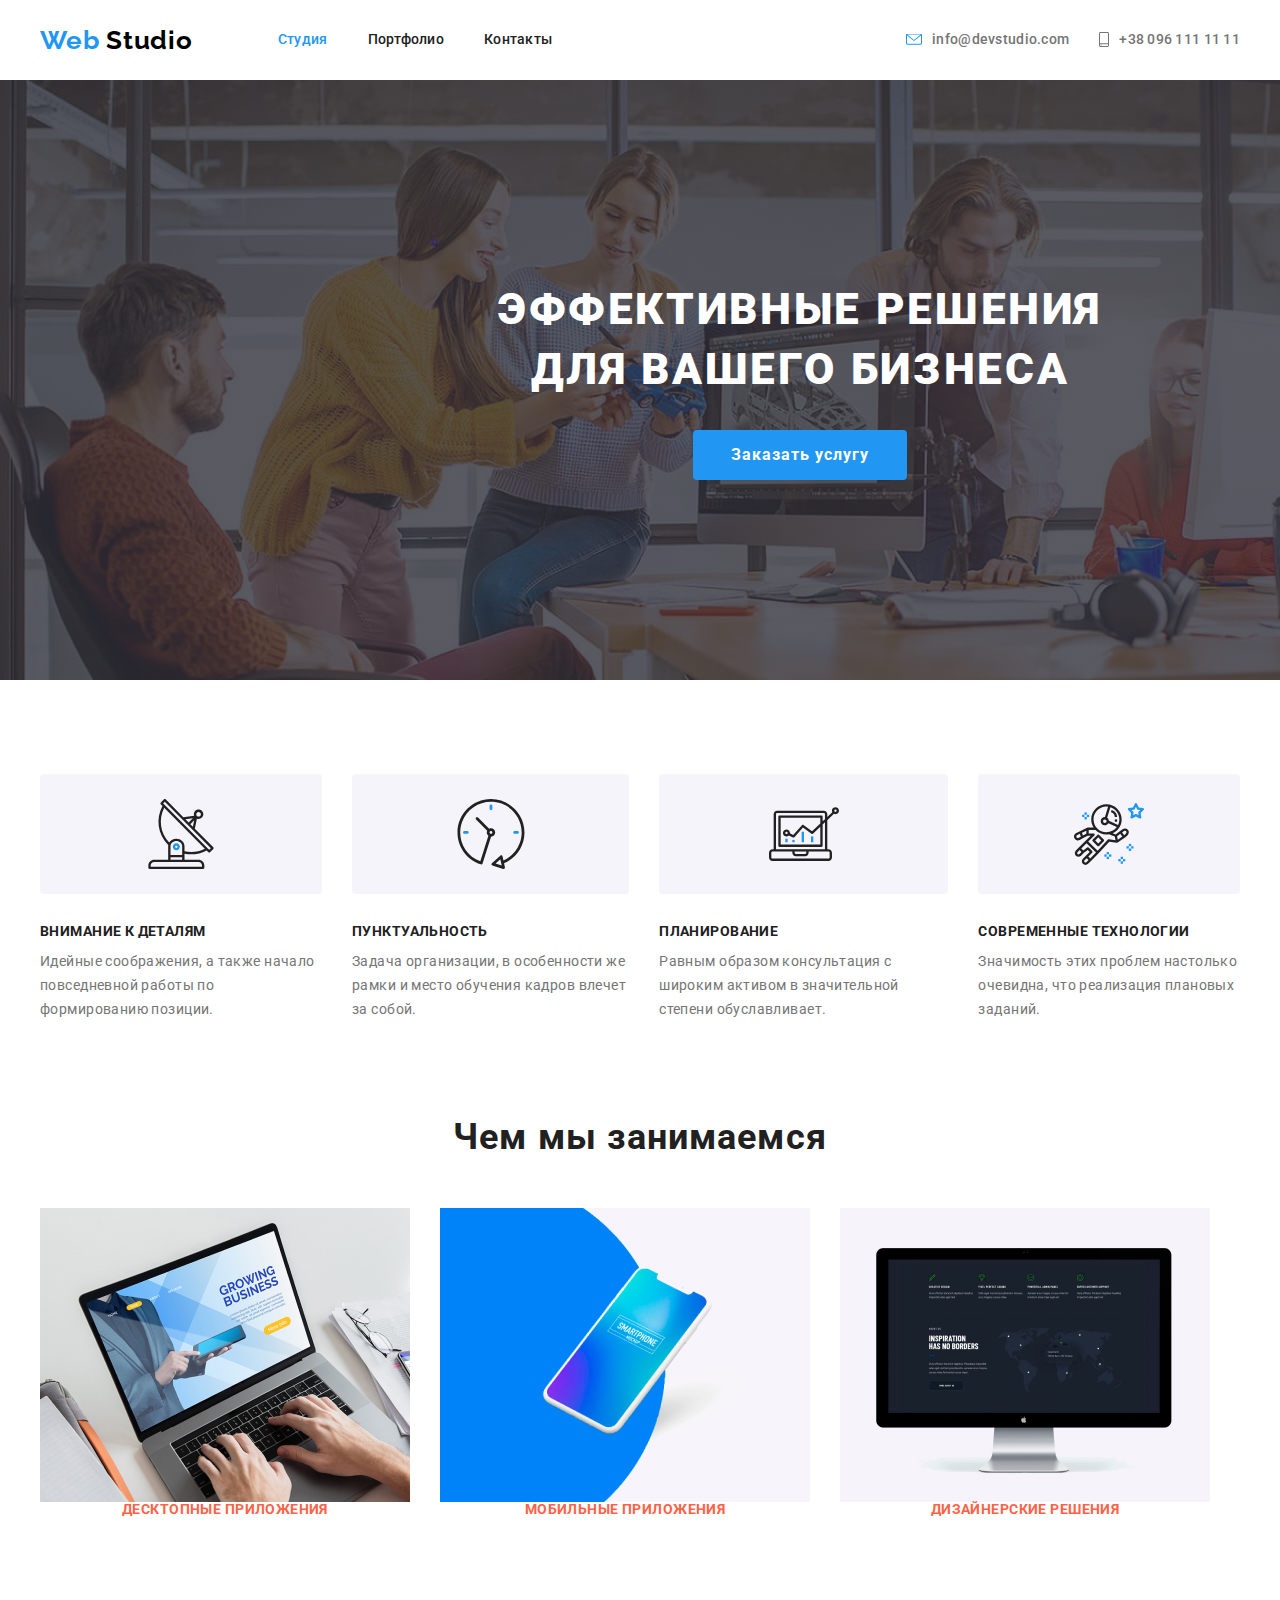
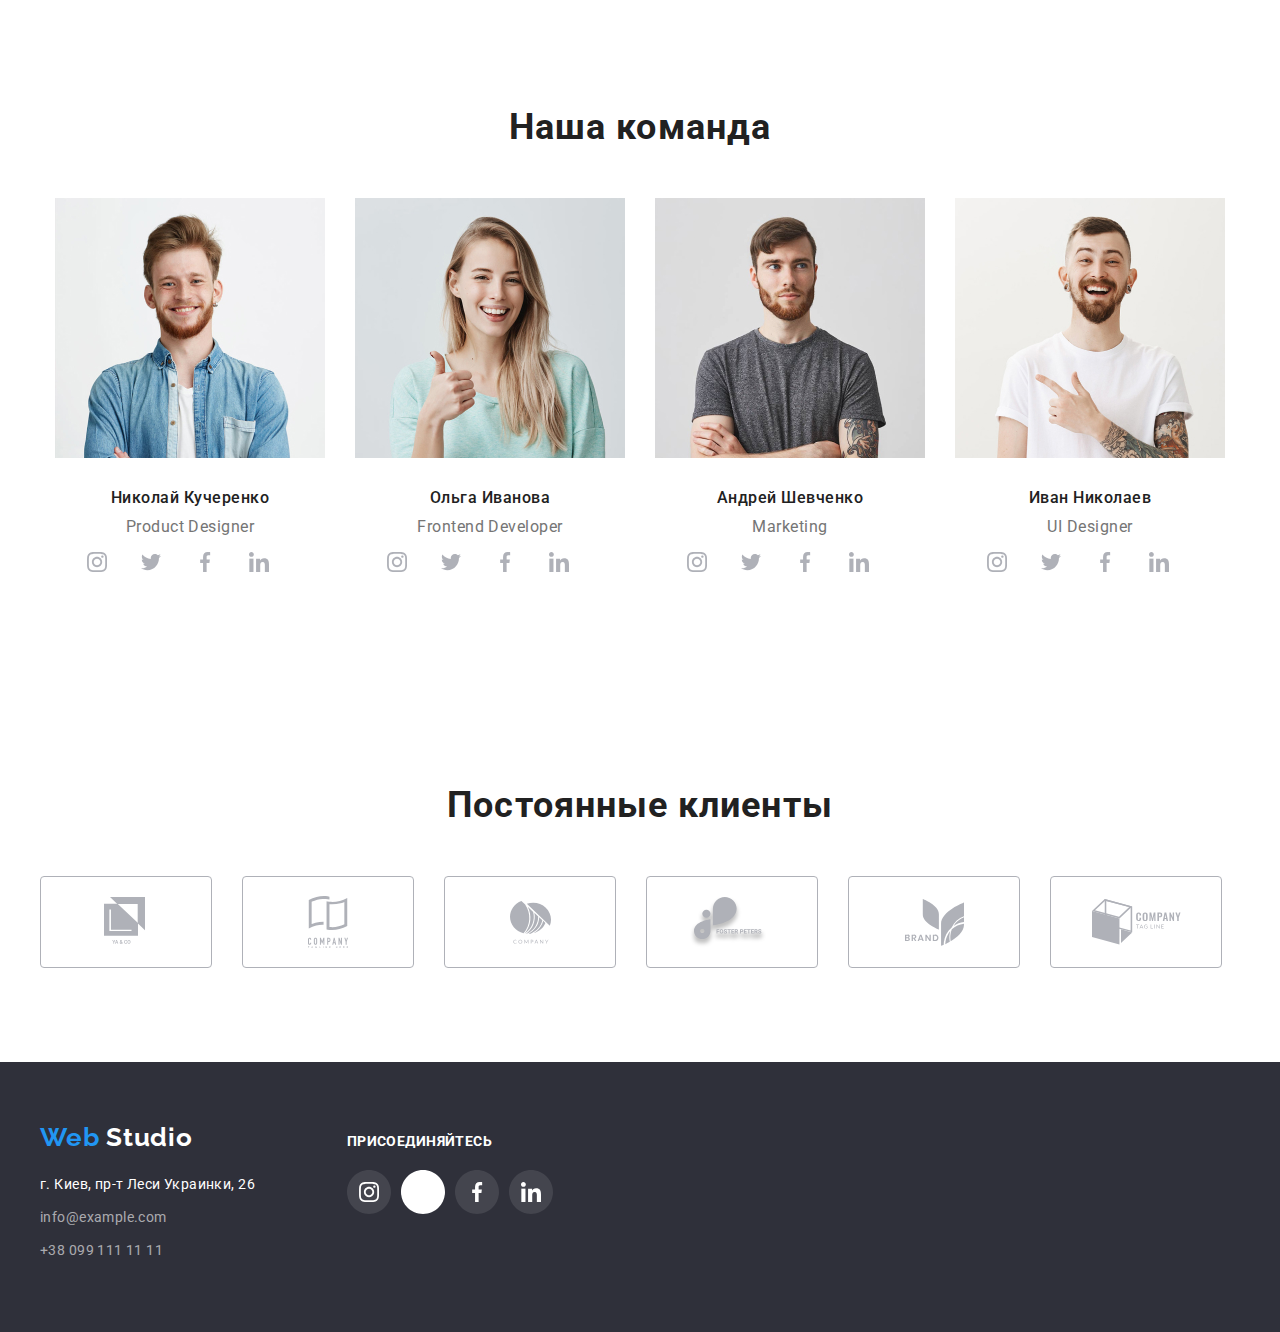
==== index.html @ ea03ab6f "Добавляет 2 иконки через бефор в Хедер" ====
<!DOCTYPE html>
<html lang="ru">
<head>
    <meta charset="UTF-8">
    <meta name="viewport" content="width=device-width, initial-scale=1.0">
    <link href="https://fonts.googleapis.com/css2?family=Raleway:wght@700&family=Roboto:wght@400;500;700;900&display=swap" rel="stylesheet">
    <link rel="stylesheet" href="./css/normalize.css">
    <link rel="stylesheet" href="./css/styles.css">
    <title>Студия</title>
</head>
<body>
    
<header class="header">
    <div class="container">
    <!--Шапка-->
<nav class="navigation">
    <a class="logo link" href="./index.html" lang="en"><span class="accent-logo-text">Web</span> Studio</a>
    <ul class="navigation-list list">
    <li class="navigation-list-item"><a class="navigation-list-link active link" href="">Студия</a></li>
    <li class="navigation-list-item"><a class="navigation-list-link link" href="./portfolio.html">Портфолио</a></li>
    <li class="navigation-list-item"><a class="navigation-list-link link" href="">Контакты</a></li>
    </ul>
</nav>

    <ul class="contacts-list list">
    <li class="contacts-list-item">
    <!-- <img class="contacts-mail-icon" src="./images/svg/header/envelope.svg" alt="Значок конверта" /> -->
    <a class="contacts-mail-link link" href="mailto:info@devstudio.com"><address class="address">info@devstudio.com</address></a>
    </li>
    <li class="contacts-list-item">
    <!-- <img class="contacts-phone-icon" src="./images/svg/header/smartphone.svg" alt="Значок телефона" /> -->
    <a class="contacts-phone-link link" href="tel:+380961111111"><address class="address">+38 096 111 11 11</address></a>
    </li>
    </ul>
</div>
</header>

<main>

<!-- Герой-->
<section class="hero overlay">
    <div class="container">
    <h1 class="hero-title">Эффективные решения <br>для вашего бизнеса</h1>
    <button class="modal-button"><span class="button-text">Заказать услугу</span></button>
</div>
</section>

<!--О нас - скрытый заголовок-->
<section class="about-us container">
    <h2 class="subtitle" hidden>О нас</h2>
    <ul class="about-us-list list">
        <li class="about-us-list-item icon-antenna">
        <h3 class="about-us-list-item-title">Внимание к деталям</h3>
    <p class="description">Идейные соображения, а также начало повседневной работы по формированию позиции.</p>
        </li>
        <li class="about-us-list-item icon-clock">
    <h3 class="about-us-list-item-title">Пунктуальность</h3>
    <p class="description">Задача организации, в особенности же рамки и место обучения кадров влечет за собой.</p>
        </li>
        <li class="about-us-list-item icon-diagramm">
    <h3 class="about-us-list-item-title">Планирование</h3>
    <p class="description">Равным образом консультация с широким активом в значительной степени обуславливает.</p>
        </li>
        <li class="about-us-list-item icon-astronaut">
    <h3 class="about-us-list-item-title">Современные технологии</h3>
    <p class="description">Значимость этих проблем настолько очевидна, что реализация плановых заданий.</p>
        </li>
    </ul>

</section>

<!--Чем мы занимаемся-->
<section class="services">
    <h2 class="subtitle">Чем мы занимаемся</h2>
    <ul class="services-list list container">
    <li class="services-list-item">
<img class="services-list-item-img" src="./images/jpg/main/img.jpg" alt="Работа на ноутбуке" width="370" >
<p class="services-list-item-title">Десктопные приложения</p>
    </li>
    <li class="services-list-item">
<img class="services-list-item-img" src="./images/jpg/main/box.jpg" alt="Мобильный телефон" width="370" >
<p class="services-list-item-title">Мобильные приложения</p>
    </li>
    <li class="services-list-item">
<img class="services-list-item-img" src="./images/jpg/main/box3.jpg" alt="Большой монитор" width="370" >
<p class="services-list-item-title">Дизайнерские решения</p>
    </li>
    </ul>
</section>

<!--Наша команда-->
<section class="our-team">
    <h2 class="subtitle">Наша команда</h2>
    <ul class="our-team-list list container">
    <li class="our-team-list-item">
        <img class="our-team-list-item-img" src="./images/jpg/main/team-card-1.jpg" alt="Аватар Николая Кучеренко" width="270">
        <h3 class="our-team-member">Николай Кучеренко</h3>
        <p class="our-team-member-position" lang="en">Product Designer</p>
        <ul class="social-links list">
    <li class="social-links-item">
        <a class="social-links-item-link link" href="" aria-label="иконка инстаграма">
            <img src="./images/svg/main/instagram_2.svg" alt="Иконка инстаграма">
        </a>
    </li>
    <li class="social-links-item">
        <a class="social-links-item-link link" href="" aria-label="иконка твиттера">
            <img src="./images/svg/main/twitter_1.svg" alt="Иконка твиттера">
        </a>
    </li>
    <li class="social-links-item">
        <a class="social-links-item-link link" href="" aria-label="иконка фейсбука">
            <img src="./images/svg/main/facebook_1.svg" alt="Иконка фейсбука">
        </a>
    </li>
    <li class="social-links-item">
        <a class="social-links-item-link link" href="" aria-label="иконка ликедина">
            <img src="./images/svg/main/linkedin_1.svg" alt="Иконка линкедина">
        </a>
    </li>
        </ul>
    </li>
    <li class="our-team-list-item">
        <img class="our-team-list-item-img" src="./images/jpg/main/team-card-2.jpg" alt="Аватар Ольги Ивановой" width="270">
        <h3 class="our-team-member">Ольга Иванова</h3>
        <p class="our-team-member-position" lang="en">Frontend Developer</p>
        <ul class="social-links list">
            <li class="social-links-item">
                <a class="social-links-item-link link" href="" aria-label="иконка инстаграма">
                    <img src="./images/svg/main/instagram_2.svg" alt="Иконка инстаграма">
                </a>
            </li>
            <li class="social-links-item">
                <a class="social-links-item-link link" href="" aria-label="иконка твиттера">
                    <img src="./images/svg/main/twitter_1.svg" alt="Иконка твиттера">
                </a>
            </li>
            <li class="social-links-item">
                <a class="social-links-item-link link" href="" aria-label="иконка фейсбука">
                    <img src="./images/svg/main/facebook_1.svg" alt="Иконка фейсбука">
                </a>
            </li>
            <li class="social-links-item">
                <a class="social-links-item-link link" href="" aria-label="иконка ликедина">
                    <img src="./images/svg/main/linkedin_1.svg" alt="Иконка линкедина">
                </a>
            </li>
                </ul>
</li>
    <li class="our-team-list-item">
        <img class="our-team-list-item-img" src="./images/jpg/main/team-card-3.jpg" alt="Аватар Андрея Шевченко" width="270">
        <h3 class="our-team-member">Андрей Шевченко</h3>
        <p class="our-team-member-position" lang="en">Marketing</p>
        <ul class="social-links list">
            <li class="social-links-item">
                <a class="social-links-item-link link" href="" aria-label="иконка инстаграма">
                    <img src="./images/svg/main/instagram_2.svg" alt="Иконка инстаграма">
                </a>
            </li>
            <li class="social-links-item">
                <a class="social-links-item-link link" href="" aria-label="иконка твиттера">
                    <img src="./images/svg/main/twitter_1.svg" alt="Иконка твиттера">
                </a>
            </li>
            <li class="social-links-item">
                <a class="social-links-item-link link" href="" aria-label="иконка фейсбука">
                    <img src="./images/svg/main/facebook_1.svg" alt="Иконка фейсбука">
                </a>
            </li>
            <li class="social-links-item">
                <a class="social-links-item-link link" href="" aria-label="иконка ликедина">
                    <img src="./images/svg/main/linkedin_1.svg" alt="Иконка линкедина">
                </a>
            </li>
                </ul>
    </li>
    <li class="our-team-list-item">
        <img class="our-team-list-item-img" src="./images/jpg/main/team-card-4.jpg" alt="Аватар Ивана Николаева" width="270">
        <h3 class="our-team-member">Иван Николаев</h3>
        <p class="our-team-member-position" lang="en">UI Designer</p>
        <ul class="social-links list">
            <li class="social-links-item">
                <a class="social-links-item-link link" href="" aria-label="иконка инстаграма">
                    <img src="./images/svg/main/instagram_2.svg" alt="Иконка инстаграма">
                </a>
            </li>
            <li class="social-links-item">
                <a class="social-links-item-link link" href="" aria-label="иконка твиттера">
                    <img src="./images/svg/main/twitter_1.svg" alt="Иконка твиттера">
                </a>
            </li>
            <li class="social-links-item">
                <a class="social-links-item-link link" href="" aria-label="иконка фейсбука">
                    <img src="./images/svg/main/facebook_1.svg" alt="Иконка фейсбука">
                </a>
            </li>
            <li class="social-links-item">
                <a class="social-links-item-link link" href="" aria-label="иконка ликедина">
                    <img src="./images/svg/main/linkedin_1.svg" alt="Иконка линкедина">
                </a>
            </li>
                </ul>
    </li>
    </ul>
</section>

<!--Постоянные клиенты-->
<section class="constant-clients">
    <h2 class="subtitle">Постоянные клиенты</h2>
    <ul class="constant-clients-list list container">
<li class="constant-clients-list-item">
    <a class="constant-clients-list-item-icon link" href="" aria-label="Логотип компании клиента 1">
    <img class="constant-clients-list-item-img" src="./images/svg/main/logo1.svg" alt="Логотип компании клиента 1"></a>
</li>

<li class="constant-clients-list-item">
    <a class="constant-clients-list-item-icon link" href="" aria-label="Логотип компании клиента 2">
    <img class="constant-clients-list-item-img" src="./images/svg/main/logo2.svg" alt="Логотип компании клиента 2"></a>
</li>

<li class="constant-clients-list-item">
    <a class="constant-clients-list-item-icon link" href="" aria-label="Логотип компании клиента 3">
    <img class="constant-clients-list-item-img" src="./images/svg/main/logo3.svg" alt="Логотип компании клиента 3"></a>
</li>

<li class="constant-clients-list-item">
    <a class="constant-clients-list-item-icon link" href="" aria-label="Логотип компании клиента 4">
    <img class="constant-clients-list-item-img" src="./images/svg/main/logo4.svg" alt="Логотип компании клиента 4"></a>
</li>

<li class="constant-clients-list-item">
    <a class="constant-clients-list-item-icon link" href="" aria-label="Логотип компании клиента 5">
    <img class="constant-clients-list-item-img" src="./images/svg/main/logo5.svg" alt="Логотип компании клиента 5"></a>
</li>

<li class="constant-clients-list-item">
    <a class="constant-clients-list-item-icon link" href="" aria-label="Логотип компании клиента 6">
    <img class="constant-clients-list-item-img" src="./images/svg/main/logo6.svg" alt="Логотип компании клиента 6"></a>
</li>
    </ul>
</section>

</main>

<footer class="footer-container">
<div class="container">
    <!--Часть через див с лого и адресами-->
<div class="footer-info">
<a class="logo link" href="./index.html" lang="en"><span class="accent-logo-text">Web</span> Studio</a>

<ul class="footer-contacts-list list">
<li class="footer-contacts-list-item"><address class="text-address">г. Киев, пр-т Леси Украинки, 26</address></li>
<li class="footer-contacts-list-item">
    <a class="footer-contacts-list-mail-link link" href="mailto:info@example.com"><address class="address">info@example.com</address></a>
    </li>

<li class="footer-contacts-list-item"><a class="footer-contacts-list-phone-link link" href="tel:+380991111111"><address class="address">+38 099 111 11 11</address></a>
</li>
</ul>
</div> 

<!--Часть с призывом и иконками соц сетей-->
<div class="footer-social-links">
<b class="social-list-item-title">присоединяйтесь</b>
<ul class="social-links-list list">
<li class="social-links-item">
<a class="social-links-item-link link" href="" aria-label="иконка инстаграма">
    <img class="social-links-item-icon" src="./images/svg/footer/insta-icon.svg" alt="Иконка инстаграма"></a>
</li>
<li class="social-links-item">
<a class="social-links-item-link link" href="" aria-label="иконка твиттера">
    <img class="social-links-item-icon" src="./images/svg/footer/twitter-icon.svg" alt="Иконка твиттера"></a>
</li>
<li class="social-links-item">
<a class="social-links-item-link link" href="" aria-label="иконка фейсбука">
    <img class="social-links-item-icon" src="./images/svg/footer/facebook-icon.svg" alt="Иконка фейсбука"></a>
</li>
<li class="social-links-item">
<a class="social-links-item-link link" href="" aria-label="иконка ликедина">
    <img class="social-links-item-icon" src="./images/svg/footer/linkedin-icon.svg" alt="Иконка линкедина"></a>
</li>
</ul>
</div>
</div>     
</footer>
    
</body>
</html>
---- css/styles.css ----
:root {
--main-font: "Roboto", sans-serif;
--secondary-font: "Raleway", sans-serif;
--title-text-color:  #212121;
--title-dark-theme-color: #FFFFFF;
--primary-text-color: #757575;
--accent-color:  #2196F3;
--background-color: #FFFFFF;
--modal-button-color: #FFFFFF;
}

body    {
    color: var(--primary-text-color);
    second-color: var(--title-text-color);
    accent-color: var(--accent-color);
    background-color: var(--background-color);
    font-family: var(--main-font);
    font-size: 14px;
}

.link {
    text-decoration: none;
    display: block;
    margin: 0;
}

.list {
    list-style: none;
    margin: 0;
    padding: 0;

}

.container {
    width: 1200px;
    padding-left: 15px;
    padding-right: 15px;
    margin-left: auto;
    margin-right: auto;
}

h1, h2, h3 {
    margin: 0;
}

img {
    display: block;
    max-width: 100%;
    height: auto;
}

p {
    margin: 0;
}
/* Header*/
.logo {
    font-family: var(--secondary-font);
    font-weight:700;
    font-size: 26px;
    line-height: 1.19;
    letter-spacing: 0.03em;
    color: #000000;
    margin-right: 85px;
    }

.accent-logo-text {
    color: var(--accent-color);
}


/* Header */
.header .container {
    display:flex;
    justify-content: space-between;
}

.navigation {
    display: flex;
    align-items: center;
}

.navigation-list {
display: flex;
}

.navigation-list-link {
font-weight: 500;
line-height: 1.14;
letter-spacing: 0.02em;
color: var(--title-text-color);
padding-top: 32px;
padding-bottom: 32px;
}

.navigation-list-link:hover, 
.navigation-list-link:focus,
.contacts-mail-link:hover,
.contacts-mail-link:focus,
.contacts-phone-link:hover,
.contacts-phone-link:focus
.contacts-phone-icon:hover,
.contacts-phone-icon:focus {
    color: var(--accent-color);
}
.active {
color: var(--accent-color);
}

.navigation-list-item:not(:last-child) {
margin-right: 40px;
}

.contacts-list {
display:flex;
align-items: center;
}

.contacts-list-item {
display: flex;
}

.contacts-list-item:not(:last-child) {
margin-right: 30px;
}

.contacts-mail-link::before {
    display: inline-block;
    content: '';
    height: 11px;
    width: 16px;
    background-image: url(../images/svg/header/envelope.svg);
    background-repeat: no-repeat;
    background-size: inherit;
    background-position: center;
    margin-right: 10px;
}

.contacts-phone-link::before {
    display: inline-block;
    content: '';
    height: 15px;
    width: 10px;
    background-image: url(../images/svg/header/smartphone.svg);
    background-repeat: no-repeat;
    background-size: inherit;
    background-position: center;
    margin-right: 10px;
}


.contacts-mail-link,
.contacts-phone-link {
    display: flex;
    align-items: center;
}

.address {
font-style: normal;
text-decoration: none;
}

.contacts-mail-icon,
.contacts-phone-icon {
    margin-right: 10px;
}

.contacts-mail-link,
.contacts-phone-link  {
font-weight: 500;
line-height: 1.14;
letter-spacing: 0.02em;
color: var(--primary-text-color);
}

/* Hero */
.hero {
text-align: center;
}

.overlay {
    max-width: 1600px;
    height: 600px;
    margin-left: auto;
    margin-right: auto;
    background-image: linear-gradient(
        rgba(47, 48, 58, 0.8),
        rgba(47, 48, 58, 0.8)
    ),
    url("../images/jpg/main/header-img.jpg");
    background-color: rgb(47, 48, 58);
}

.hero .container {
padding-left: 452px;
padding-right: 452px;
padding-top: 200px;
padding-bottom: 200px;
width: 696px;
height: 200px;
}

.hero-title {
font-weight: 900;
font-size: 44px;
line-height: 1.36;
letter-spacing: 0.06em;
text-align: center;
text-transform: uppercase;
color: var(--background-color);
margin-bottom: 30px;
}

.modal-button {
    background-color: var(--accent-color);
    color: var(--background-color);
    display:block;
    margin: auto;
    border: 0px;
    border-radius: 4px;
    height: 50px;
    cursor: pointer;
}

.button-text {
font-weight: 700;
font-size: 16px;
line-height: 1.87;
text-align: center;
letter-spacing: 0.06em;
color: var(--background-color);
padding-left: 32px;
padding-right: 32px;
}

/* About us */
.about-us {
    padding-top: 94px;
}

.about-us-list {
display: flex;
}

.about-us-list-item:not(:last-child) {
    margin-right: 30px;
}

.about-us-list-item::before {
    display: block;
    content: '';
    height: 120px;
    background: #F5F4FA;
    border-radius: 4px;
    background-repeat: no-repeat;
    background-size: inherit;
    background-position: center;
    margin-bottom: 30px;
}

.icon-antenna::before {
    background-image: url(../images/svg/main/antenna_1.svg);
}

.icon-clock::before{
background-image: url(../images/svg/main/clock_1.svg);
}

.icon-diagramm::before {
    background-image: url(../images/svg/main/diagram_1.svg);
}

.icon-astronaut::before{
    background-image: url(../images/svg/main/astronaut_1.svg);
}

.about-us-list-item-title {
font-weight: 700;
font-size: 14px;
line-height: 1.14;
letter-spacing: 0.03em;
text-transform: uppercase;
color: var(--title-text-color);
margin-bottom: 10px;
}

.description {
font-weight: 400;
line-height: 1.71;
letter-spacing: 0.03em;
margin: 0;
}

/* Services */
.services {
    padding-top: 94px;
    padding-bottom: 94px;
    margin-bottom: 0px;
}

.services .container {
display:flex;
}

.services-list-item:not(:last-child) {
    margin-right: 30px;
}

.services-list-item-title {
font-weight: 700;
line-height: 1.14;
letter-spacing: 0.03em;
text-transform: uppercase;
/* color: var(--background-color); */
color: tomato;
text-align: center;
}

.subtitle {
font-weight: 700;
font-size: 36px;
line-height: 1.17;
text-align: center;
letter-spacing: 0.03em;
color: var(--title-text-color);
margin-top: 0px;
margin-bottom: 50px;
}

/* Our team */
.our-team {
    padding-top: 94px;
    padding-bottom: 94px;
}

.our-team .container {
    display: flex;
    justify-content: center;
    margin-top: 0px;
    margin-bottom: 0px;
}

.our-team .subtitle {
    margin-top: 0px;
    margin-bottom: 50px;
}

.our-team-list-item:not(:last-child) {
    margin-right: 30px;
}

.our-team-list-item-img {
    margin-bottom: 30px;
}

.our-team-member {
font-weight: 500;
font-size: 16px;
line-height: 1.19;
text-align: center;
letter-spacing: 0.03em;
color: var(--title-text-color);
margin-bottom: 10px;
}

.our-team-member-position {
font-weight: 400;
font-size: 16px;
line-height: 1.19;
text-align: center;
letter-spacing: 0.03em;
color: var(--primary-text-color);
margin-bottom: 16px;
}

.social-links {
    display: flex;
    justify-content: center;
    padding-left: 32px;
    padding-right: 32px;
}

.social-links-item {
    width: 44px;
    height: 44px;
}
.social-links-item:not(:last-child) {
    margin-right: 10px;
}

/* Constant clients */
.constant-clients {
    padding-top: 94px;
    padding-bottom: 94px;
}

.constant-clients .subtitle {
    margin-bottom: 50px;
}

.constant-clients .container {
    display: flex;
}

.constant-clients-list-item:not(:last-child) {
    margin-right: 30px;
}

.constant-clients-list-item-icon {
    display: flex;
    width: 170px;
    height: 90px;
    border: 1px solid #AFB1B8;
    border-radius: 4px;
    justify-content: center;
    align-items: center;
}

/* Footer*/
.footer-container {
    padding-top: 60px;
    padding-bottom: 60px;
    background-color: #2F303A; 
}

.footer-container .container {
    display:flex;
    align-items: baseline;
    }

.footer-info {
    margin-right: 69px;
}
.footer-info .logo {
    margin-bottom: 20px;
    color: var(--background-color);
}

.footer-contacts-list {
    padding-left: 0px;
}

.footer-contacts-list-item,
.footer-contacts-list-mail-link {
    margin-bottom: 9px;
}

.footer-contacts-list-item {
font-weight: 400;
font-size: 14px;
line-height: 1.71;
letter-spacing: 0.03em;
color: var(--background-color); 
}

.text-address {
font-style: normal;
font-weight: 400;
line-height: 1.71;
letter-spacing: 0.03em;
color: var(--background-color);
}

.footer-info .address {
font-style: normal;
text-decoration: none;
color:  rgba(255, 255, 255, 0.6)
    }

/* Social links part*/
.footer-social-links .social-links-list {
    display: flex;
    text-align: left;
}
    
.social-list-item-title {
display: block;
font-weight: 700;
font-size: 14px;
line-height: 1.14;
letter-spacing: 0.03em;
text-transform: uppercase;
color: var(--background-color);
margin-bottom: 20px;
}

.footer-social-links
.social-links-item:not(:last-child) {
    margin-right: 10px;
}


/* Портфолио Main*/

.portfolio .container {
    display: flex;
    padding-top: 94px;
    padding-bottom: 50px;
    justify-content: center;
}

.portfolio-filter-list-item:not(:last-child) {
    margin-right: 8px;
}

/* Список фильтров */
.portfolio-filter-list-button {
font-weight: 500;
font-size: 16px;
line-height: 1.62;
text-align: center;
letter-spacing: 0.03em;
color: var(--title-text-color);
background-color: #F5F4FA;
border-color: transparent;
border-radius: 4px;
padding-left: 22px;
padding-bottom: 6px;
padding-right: 22px;
padding-top: 6px;
}

.portfolio-filter-list-button:hover,
.portfolio-filter-list-button:focus {
color: var(--background-color);
background-color: var(--accent-color);
border-color: transparent;
}

/* Проекты */
.portfolio-container .container {
    display:flex;
    flex-wrap: wrap;
    justify-content: flex-start;
    padding-top: 0px;
    padding-bottom: 94px;
}

.portfolio-projects-list-item {
    margin-left: 0px;
    margin-right: 30px;
    margin-bottom: 30px;
    width: 370px;
    background: #FFFFFF;
    border: 1px solid #EEEEEE;
    box-sizing: border-box;

}

.portfolio-projects-list-item:nth-child(3n) {
    margin-right: 0px;
}

.portfolio-projects-list-item:nth-last-child(-n+3){
    margin-bottom: 0px;
}

.portfolio-projects-list-item-img {
    align-items: center;
    width: 370px;
    margin-bottom: 20px;
    
}

.portfolio-projects-list-item-title {
font-weight: 700;
font-size: 18px;
line-height: 2.0;
letter-spacing: 0.06em;
color: var(--title-text-color);
margin-bottom: 4px;
padding-left: 24px;
}

.portfolio-projects-list-item-text {
font-weight: 400;
font-size: 16px;
line-height: 1.87;
letter-spacing: 0.03em;
color: var(--primary-text-color);
padding-left: 24px;
padding-bottom: 24px;
}

.portfolio-projects-description {
font-weight: 400;
font-size: 18px;
line-height: 1.56;
letter-spacing: 0.03em;
color: var(--background-color);
}
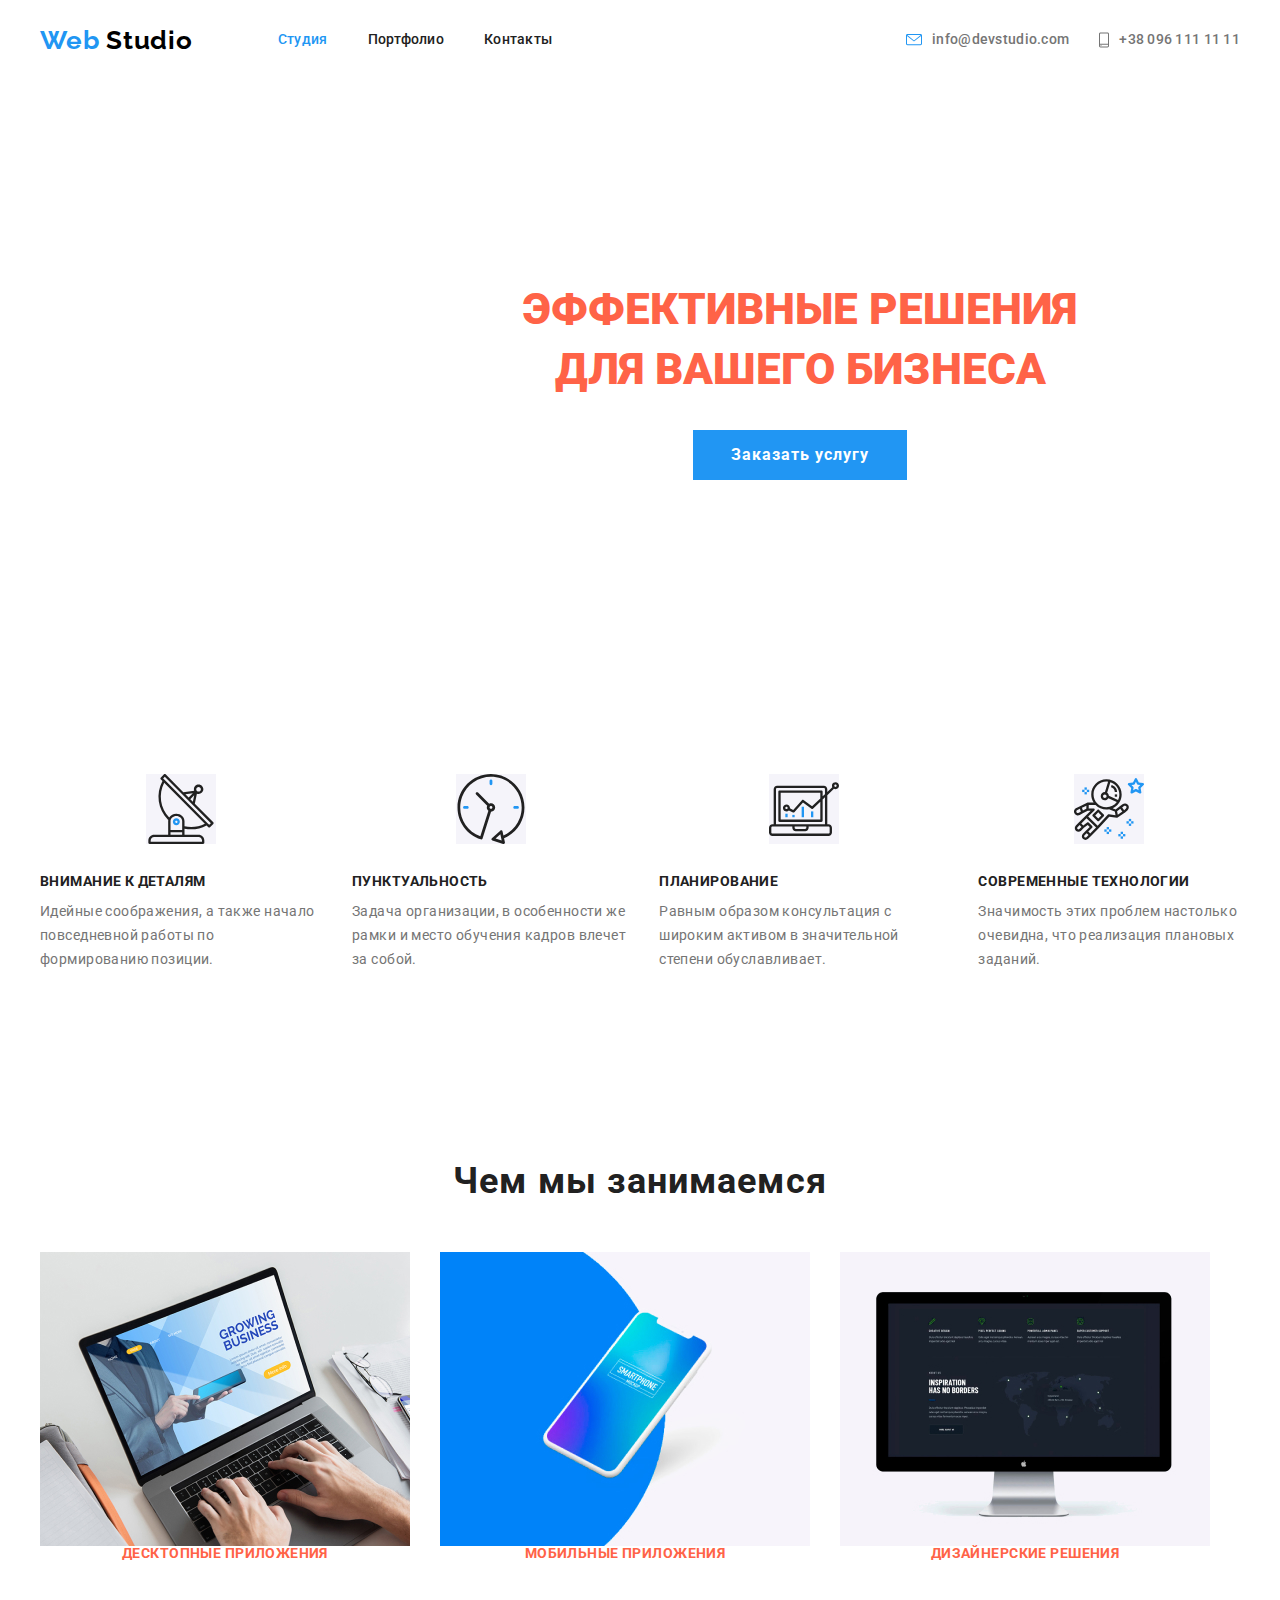
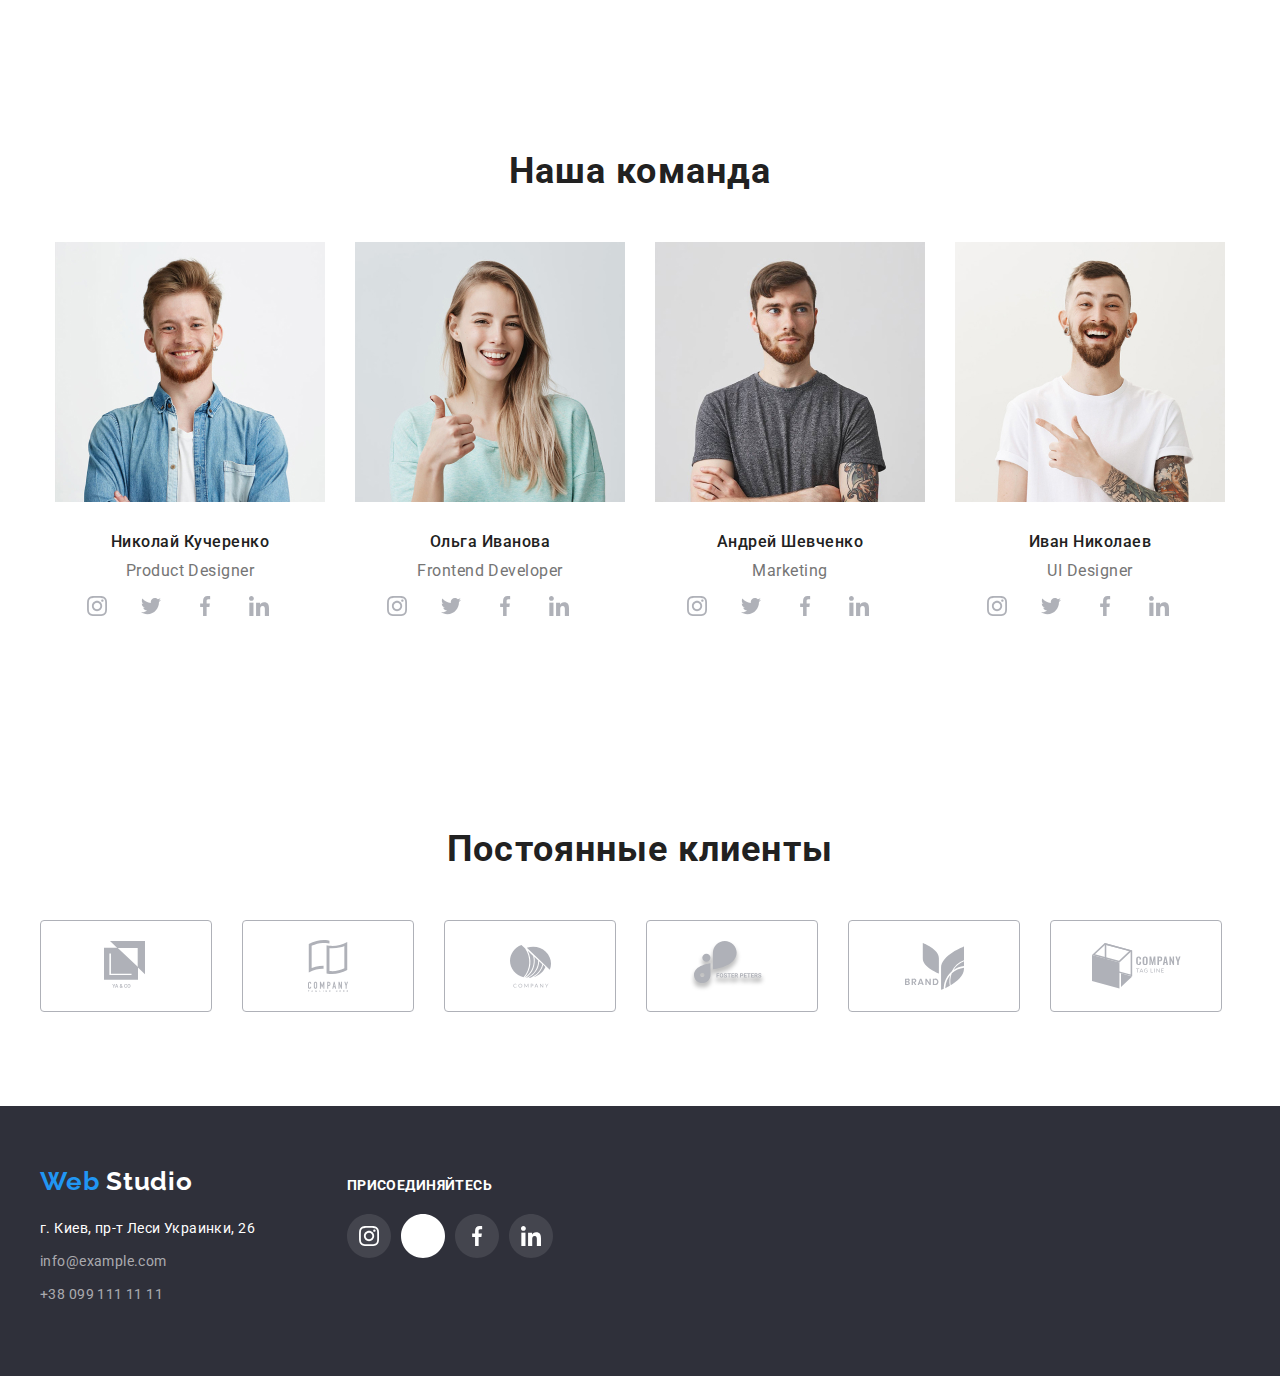
==== commit 2efa454d: "Поправляет слетевший код в секции Клиенты и футер после внесения иконок и картинки Героя" ====
--- a/index.html
+++ b/index.html
@@ -24,13 +24,13 @@
 
     <ul class="contacts-list list">
     <li class="contacts-list-item">
-    <!-- <img class="contacts-mail-icon" src="./images/svg/header/envelope.svg" alt="Значок конверта" /> -->
+    <img class="contacts-mail-icon" src="./images/svg/header/envelope.svg" alt="Значок конверта" />
     <a class="contacts-mail-link link" href="mailto:info@devstudio.com"><address class="address">info@devstudio.com</address></a>
     </li>
     <li class="contacts-list-item">
-    <!-- <img class="contacts-phone-icon" src="./images/svg/header/smartphone.svg" alt="Значок телефона" /> -->
-    <a class="contacts-phone-link link" href="tel:+380961111111"><address class="address">+38 096 111 11 11</address></a>
-    </li>
+    <img class="contacts-phone-icon" src="./images/svg/header/smartphone.svg" alt="Значок телефона" />
+        <a class="contacts-phone-link link" href="tel:+380961111111"><address class="address">+38 096 111 11 11</address></a>
+        </li>
     </ul>
 </div>
 </header>
@@ -38,7 +38,7 @@
 <main>
 
 <!-- Герой-->
-<section class="hero overlay">
+<section class="hero">
     <div class="container">
     <h1 class="hero-title">Эффективные решения <br>для вашего бизнеса</h1>
     <button class="modal-button"><span class="button-text">Заказать услугу</span></button>
@@ -49,19 +49,23 @@
 <section class="about-us container">
     <h2 class="subtitle" hidden>О нас</h2>
     <ul class="about-us-list list">
-        <li class="about-us-list-item icon-antenna">
-        <h3 class="about-us-list-item-title">Внимание к деталям</h3>
+        <li class="about-us-list-item">
+    <img class="about-us-list-item-icon" src="./images/svg/main/antenna_1.svg" alt="Значок антенны" >
+    <h3 class="about-us-list-item-title">Внимание к деталям</h3>
     <p class="description">Идейные соображения, а также начало повседневной работы по формированию позиции.</p>
         </li>
-        <li class="about-us-list-item icon-clock">
+        <li class="about-us-list-item">
+    <img class="about-us-list-item-icon" src="./images/svg/main/clock_1.svg" alt="Значок часов" >
     <h3 class="about-us-list-item-title">Пунктуальность</h3>
     <p class="description">Задача организации, в особенности же рамки и место обучения кадров влечет за собой.</p>
         </li>
-        <li class="about-us-list-item icon-diagramm">
+        <li class="about-us-list-item">
+    <img class="about-us-list-item-icon" src="./images/svg/main/diagram_1.svg" alt="Значок диаграммы" >
     <h3 class="about-us-list-item-title">Планирование</h3>
     <p class="description">Равным образом консультация с широким активом в значительной степени обуславливает.</p>
         </li>
-        <li class="about-us-list-item icon-astronaut">
+        <li class="about-us-list-item">
+    <img class="about-us-list-item-icon" src="./images/svg/main/astronaut_1.svg" alt="Значок астронавта" >
     <h3 class="about-us-list-item-title">Современные технологии</h3>
     <p class="description">Значимость этих проблем настолько очевидна, что реализация плановых заданий.</p>
         </li>
--- a/css/styles.css
+++ b/css/styles.css
@@ -1,591 +1,528 @@
 :root {
---main-font: "Roboto", sans-serif;
---secondary-font: "Raleway", sans-serif;
---title-text-color:  #212121;
---title-dark-theme-color: #FFFFFF;
---primary-text-color: #757575;
---accent-color:  #2196F3;
---background-color: #FFFFFF;
---modal-button-color: #FFFFFF;
-}
-
-body    {
+    second-color: var(--title-text-color);
+    --main-font: "Roboto", sans-serif;
+    --secondary-font: "Raleway", sans-serif;
+    --title-text-color:  #212121;
+    --title-dark-theme-color: #FFFFFF;
+    --primary-text-color: #757575;
+    --accent-color:  #2196F3;
+    --background-color: #FFFFFF;
+    --modal-button-color: #FFFFFF;
+    }
+    
+    body    {
+        color: var(--primary-text-color);
+        second-color: var(--title-text-color);
+        accent-color: var(--accent-color);
+        background-color: var(--background-color);
+        font-family: var(--main-font);
+        font-size: 14px;
+    }
+    
+    .link {
+        text-decoration: none;
+        display: block;
+        margin: 0;
+    }
+    
+    .list {
+        list-style: none;
+        margin: 0;
+        padding: 0;
+    
+    }
+    
+    .container {
+        width: 1200px;
+        padding-left: 15px;
+        padding-right: 15px;
+        margin-left: auto;
+        margin-right: auto;
+    }
+    
+    h1 {
+        margin: 0;
+    }
+    
+    img {
+        display: block;
+        max-width: 100%;
+        height: auto;
+    }
+    
+    p {
+        margin: 0;
+    }
+    /* Header*/
+    .logo {
+        font-family: var(--secondary-font);
+        font-weight:700;
+        font-size: 26px;
+        line-height: 1.19;
+        letter-spacing: 0.03em;
+        color: #000000;
+        margin-right: 85px;
+        }
+    
+    .accent-logo-text {
+        color: var(--accent-color);
+    }
+    
+    .header .container {
+        display:flex;
+        justify-content: space-between;
+    }
+    
+    .navigation {
+        display: flex;
+        align-items: center;
+    }
+    
+    .navigation-list {
+    display: flex;
+    }
+    
+    .navigation-list-link {
+    font-weight: 500;
+    line-height: 1.14;
+    letter-spacing: 0.02em;
+    color: var(--title-text-color);
+    padding-top: 32px;
+    padding-bottom: 32px;
+    }
+    
+    .navigation-list-link:hover, 
+    .navigation-list-link:focus,
+    .contacts-mail-link:hover,
+    .contacts-mail-link:focus,
+    .contacts-phone-link:hover,
+    .contacts-phone-link:focus
+    .contacts-phone-icon:hover,
+    .contacts-phone-icon:focus {
+        color: var(--accent-color);
+    }
+    .active {
+    color: var(--accent-color);
+    }
+    
+    .navigation-list-item:not(:last-child) {
+    margin-right: 40px;
+    }
+    
+    .contacts-list {
+    display:flex;
+    align-items: center;
+    }
+    
+    .contacts-list-item {
+    display:flex;
+    }
+    
+    .contacts-list-item:not(:last-child) {
+    margin-right: 30px;
+    }
+    
+    .address {
+    font-style: normal;
+    text-decoration: none;
+    }
+    
+    .contacts-mail-icon,
+    .contacts-phone-icon {
+        margin-right: 10px;
+    }
+    
+    .contacts-mail-link,
+    .contacts-phone-link  {
+    font-weight: 500;
+    line-height: 1.14;
+    letter-spacing: 0.02em;
     color: var(--primary-text-color);
-    second-color: var(--title-text-color);
-    accent-color: var(--accent-color);
-    background-color: var(--background-color);
-    font-family: var(--main-font);
+    }
+    
+    /* Hero */
+    .hero {
+    text-align: center;
+    }
+    
+    .hero .container {
+    padding-left: 452px;
+    padding-right: 452px;
+    padding-top: 200px;
+    padding-bottom: 200px;
+    width: 696px;
+    height: 200px;
+    }
+    
+    .hero-title {
+    font-weight: 900;
+    font-size: 44px;
+    line-height: 1.36;
+    text-align: center;
+    text-transform: uppercase;
+    /* color: var(--background-color) */
+    color: tomato;
+    margin-bottom: 30px;
+    }
+    
+    .modal-button {
+        background-color: var(--accent-color);
+        color: var(--background-color);
+        display:block;
+        margin: auto;
+        border: 0px;
+        height: 50px;
+    }
+    
+    .button-text {
+    font-weight: 700;
+    font-size: 16px;
+    line-height: 1.87;
+    text-align: center;
+    letter-spacing: 0.06em;
+    color: var(--background-color);
+    padding-left: 32px;
+    padding-right: 32px;
+    }
+    
+    /* About us */
+    .about-us {
+        padding-bottom: 94px;
+        padding-top: 94px;
+    }
+    
+    .about-us-list {
+    display: flex;
+    }
+    
+    .about-us-list-item:not(:last-child) {
+        margin-right: 30px;
+    }
+    
+    .about-us-list-item-icon {
+    background-color: #F5F4FA;
+    margin: auto;
+    margin-bottom: 30px;
+    }
+    
+    .about-us-list-item-title {
+    margin-top: 0px;
+    margin-bottom: 10px;
+    }
+    
+    .about-us-list-item-title,
+    .activities-list-item-title {
+    font-weight: 700;
     font-size: 14px;
-}
-
-.link {
-    text-decoration: none;
-    display: block;
+    line-height: 1.14;
+    letter-spacing: 0.03em;
+    text-transform: uppercase;
+    color: var(--title-text-color);
+    }
+    
+    .description {
+    font-weight: 400;
+    line-height: 1.71;
+    letter-spacing: 0.03em;
     margin: 0;
-}
-
-.list {
-    list-style: none;
-    margin: 0;
-    padding: 0;
-
-}
-
-.container {
-    width: 1200px;
-    padding-left: 15px;
-    padding-right: 15px;
-    margin-left: auto;
-    margin-right: auto;
-}
-
-h1, h2, h3 {
-    margin: 0;
-}
-
-img {
-    display: block;
-    max-width: 100%;
-    height: auto;
-}
-
-p {
-    margin: 0;
-}
-/* Header*/
-.logo {
-    font-family: var(--secondary-font);
-    font-weight:700;
-    font-size: 26px;
-    line-height: 1.19;
-    letter-spacing: 0.03em;
-    color: #000000;
-    margin-right: 85px;
-    }
-
-.accent-logo-text {
-    color: var(--accent-color);
-}
-
-
-/* Header */
-.header .container {
+    }
+    
+    /* Services */
+    .services {
+        padding-top: 94px;
+        padding-bottom: 94px;
+       margin-bottom: 0px;
+    }
+    
+    .services .container {
     display:flex;
-    justify-content: space-between;
-}
-
-.navigation {
-    display: flex;
-    align-items: center;
-}
-
-.navigation-list {
-display: flex;
-}
-
-.navigation-list-link {
-font-weight: 500;
-line-height: 1.14;
-letter-spacing: 0.02em;
-color: var(--title-text-color);
-padding-top: 32px;
-padding-bottom: 32px;
-}
-
-.navigation-list-link:hover, 
-.navigation-list-link:focus,
-.contacts-mail-link:hover,
-.contacts-mail-link:focus,
-.contacts-phone-link:hover,
-.contacts-phone-link:focus
-.contacts-phone-icon:hover,
-.contacts-phone-icon:focus {
-    color: var(--accent-color);
-}
-.active {
-color: var(--accent-color);
-}
-
-.navigation-list-item:not(:last-child) {
-margin-right: 40px;
-}
-
-.contacts-list {
-display:flex;
-align-items: center;
-}
-
-.contacts-list-item {
-display: flex;
-}
-
-.contacts-list-item:not(:last-child) {
-margin-right: 30px;
-}
-
-.contacts-mail-link::before {
-    display: inline-block;
-    content: '';
-    height: 11px;
-    width: 16px;
-    background-image: url(../images/svg/header/envelope.svg);
-    background-repeat: no-repeat;
-    background-size: inherit;
-    background-position: center;
-    margin-right: 10px;
-}
-
-.contacts-phone-link::before {
-    display: inline-block;
-    content: '';
-    height: 15px;
-    width: 10px;
-    background-image: url(../images/svg/header/smartphone.svg);
-    background-repeat: no-repeat;
-    background-size: inherit;
-    background-position: center;
-    margin-right: 10px;
-}
-
-
-.contacts-mail-link,
-.contacts-phone-link {
-    display: flex;
-    align-items: center;
-}
-
-.address {
-font-style: normal;
-text-decoration: none;
-}
-
-.contacts-mail-icon,
-.contacts-phone-icon {
-    margin-right: 10px;
-}
-
-.contacts-mail-link,
-.contacts-phone-link  {
-font-weight: 500;
-line-height: 1.14;
-letter-spacing: 0.02em;
-color: var(--primary-text-color);
-}
-
-/* Hero */
-.hero {
-text-align: center;
-}
-
-.overlay {
-    max-width: 1600px;
-    height: 600px;
-    margin-left: auto;
-    margin-right: auto;
-    background-image: linear-gradient(
-        rgba(47, 48, 58, 0.8),
-        rgba(47, 48, 58, 0.8)
-    ),
-    url("../images/jpg/main/header-img.jpg");
-    background-color: rgb(47, 48, 58);
-}
-
-.hero .container {
-padding-left: 452px;
-padding-right: 452px;
-padding-top: 200px;
-padding-bottom: 200px;
-width: 696px;
-height: 200px;
-}
-
-.hero-title {
-font-weight: 900;
-font-size: 44px;
-line-height: 1.36;
-letter-spacing: 0.06em;
-text-align: center;
-text-transform: uppercase;
-color: var(--background-color);
-margin-bottom: 30px;
-}
-
-.modal-button {
-    background-color: var(--accent-color);
-    color: var(--background-color);
-    display:block;
-    margin: auto;
-    border: 0px;
-    border-radius: 4px;
-    height: 50px;
-    cursor: pointer;
-}
-
-.button-text {
-font-weight: 700;
-font-size: 16px;
-line-height: 1.87;
-text-align: center;
-letter-spacing: 0.06em;
-color: var(--background-color);
-padding-left: 32px;
-padding-right: 32px;
-}
-
-/* About us */
-.about-us {
-    padding-top: 94px;
-}
-
-.about-us-list {
-display: flex;
-}
-
-.about-us-list-item:not(:last-child) {
-    margin-right: 30px;
-}
-
-.about-us-list-item::before {
-    display: block;
-    content: '';
-    height: 120px;
-    background: #F5F4FA;
-    border-radius: 4px;
-    background-repeat: no-repeat;
-    background-size: inherit;
-    background-position: center;
-    margin-bottom: 30px;
-}
-
-.icon-antenna::before {
-    background-image: url(../images/svg/main/antenna_1.svg);
-}
-
-.icon-clock::before{
-background-image: url(../images/svg/main/clock_1.svg);
-}
-
-.icon-diagramm::before {
-    background-image: url(../images/svg/main/diagram_1.svg);
-}
-
-.icon-astronaut::before{
-    background-image: url(../images/svg/main/astronaut_1.svg);
-}
-
-.about-us-list-item-title {
-font-weight: 700;
-font-size: 14px;
-line-height: 1.14;
-letter-spacing: 0.03em;
-text-transform: uppercase;
-color: var(--title-text-color);
-margin-bottom: 10px;
-}
-
-.description {
-font-weight: 400;
-line-height: 1.71;
-letter-spacing: 0.03em;
-margin: 0;
-}
-
-/* Services */
-.services {
-    padding-top: 94px;
-    padding-bottom: 94px;
-    margin-bottom: 0px;
-}
-
-.services .container {
-display:flex;
-}
-
-.services-list-item:not(:last-child) {
-    margin-right: 30px;
-}
-
-.services-list-item-title {
-font-weight: 700;
-line-height: 1.14;
-letter-spacing: 0.03em;
-text-transform: uppercase;
-/* color: var(--background-color); */
-color: tomato;
-text-align: center;
-}
-
-.subtitle {
-font-weight: 700;
-font-size: 36px;
-line-height: 1.17;
-text-align: center;
-letter-spacing: 0.03em;
-color: var(--title-text-color);
-margin-top: 0px;
-margin-bottom: 50px;
-}
-
-/* Our team */
-.our-team {
-    padding-top: 94px;
-    padding-bottom: 94px;
-}
-
-.our-team .container {
-    display: flex;
-    justify-content: center;
-    margin-top: 0px;
-    margin-bottom: 0px;
-}
-
-.our-team .subtitle {
+    }
+    
+    .services-list-item:not(:last-child) {
+        margin-right: 30px;
+    }
+    
+    .services-list-item-title {
+    font-weight: 700;
+    line-height: 1.14;
+    letter-spacing: 0.03em;
+    text-transform: uppercase;
+    /* color: var(--background-color); */
+    color: tomato;
+    text-align: center;
+    }
+    
+    .subtitle {
+    font-weight: 700;
+    font-size: 36px;
+    line-height: 1.17;
+    text-align: center;
+    letter-spacing: 0.03em;
+    color: var(--title-text-color);
     margin-top: 0px;
     margin-bottom: 50px;
-}
-
-.our-team-list-item:not(:last-child) {
-    margin-right: 30px;
-}
-
-.our-team-list-item-img {
-    margin-bottom: 30px;
-}
-
-.our-team-member {
-font-weight: 500;
-font-size: 16px;
-line-height: 1.19;
-text-align: center;
-letter-spacing: 0.03em;
-color: var(--title-text-color);
-margin-bottom: 10px;
-}
-
-.our-team-member-position {
-font-weight: 400;
-font-size: 16px;
-line-height: 1.19;
-text-align: center;
-letter-spacing: 0.03em;
-color: var(--primary-text-color);
-margin-bottom: 16px;
-}
-
-.social-links {
-    display: flex;
-    justify-content: center;
-    padding-left: 32px;
-    padding-right: 32px;
-}
-
-.social-links-item {
-    width: 44px;
-    height: 44px;
-}
-.social-links-item:not(:last-child) {
+    }
+    
+    /* Our team */
+    .our-team {
+        padding-top: 94px;
+        padding-bottom: 94px;
+    }
+    
+    .our-team .container {
+        display: flex;
+        justify-content: center;
+        margin-top: 0px;
+        margin-bottom: 0px;
+    }
+    
+    .our-team .subtitle {
+        margin-top: 0px;
+        margin-bottom: 50px;
+    }
+    
+    .our-team-list-item:not(:last-child) {
+        margin-right: 30px;
+    }
+    
+    .our-team-list-item-img {
+        margin-bottom: 30px;
+    }
+    
+    .our-team-member {
+    font-weight: 500;
+    font-size: 16px;
+    line-height: 1.19;
+    text-align: center;
+    letter-spacing: 0.03em;
+    color: var(--title-text-color);
+    margin-bottom: 10px;
+    }
+    
+    .our-team-member-position {
+    font-weight: 400;
+    font-size: 16px;
+    line-height: 1.19;
+    text-align: center;
+    letter-spacing: 0.03em;
+    color: var(--primary-text-color);
+    margin-bottom: 16px;
+    }
+    
+    .social-links {
+        display: flex;
+        justify-content: center;
+        padding-left: 32px;
+        padding-right: 32px;
+    }
+    
+    .social-links-item {
+        width: 44px;
+        height: 44px;
+    }
+    .social-links-item:not(:last-child) {
+        margin-right: 10px;
+    }
+    
+    /* Constant clients */
+    .constant-clients {
+        padding-top: 94px;
+        padding-bottom: 94px;
+    }
+    
+    .constant-clients .subtitle {
+        margin-bottom: 50px;
+    }
+    
+    .constant-clients .container {
+        display: flex;
+    }
+    
+    .constant-clients-list-item:not(:last-child) {
+        margin-right: 30px;
+    }
+    
+    .constant-clients-list-item-icon {
+        display: flex;
+        width: 170px;
+        height: 90px;
+        border: 1px solid #AFB1B8;
+        border-radius: 4px;
+        justify-content: center;
+        align-items: center;
+    }
+    
+    /* Footer*/
+    .footer-container {
+        padding-top: 60px;
+        padding-bottom: 60px;
+        background-color: #2F303A; 
+    }
+    
+    .footer-container .container {
+        display:flex;
+        align-items: baseline;
+        }
+    
+    .footer-info {
+        margin-right: 69px;
+    }
+    .footer-info .logo {
+        margin-bottom: 20px;
+        color: var(--background-color);
+    }
+    
+    .footer-contacts-list {
+        padding-left: 0px;
+    }
+    
+    .footer-contacts-list-item,
+    .footer-contacts-list-mail-link {
+        margin-bottom: 9px;
+    }
+    
+    .footer-contacts-list-item {
+    font-weight: 400;
+    font-size: 14px;
+    line-height: 1.71;
+    letter-spacing: 0.03em;
+    color: var(--background-color); 
+    }
+    
+    .text-address {
+    font-style: normal;
+    font-weight: 400;
+    line-height: 1.71;
+    letter-spacing: 0.03em;
+    color: var(--background-color);
+    }
+    
+    .footer-info .address {
+    font-style: normal;
+    text-decoration: none;
+    color:  rgba(255, 255, 255, 0.6)
+        }
+    
+    /* Social links part*/
+    .footer-social-links .social-links-list {
+        display: flex;
+        text-align: left;
+    }
+        
+    .social-list-item-title {
+    display: block;
+    font-weight: 700;
+    font-size: 14px;
+    line-height: 1.14;
+    letter-spacing: 0.03em;
+    text-transform: uppercase;
+    color: var(--background-color);
+    margin-bottom: 20px;
+    }
+    
+    .footer-social-links
+    .social-links-item:not(:last-child) {
     margin-right: 10px;
-}
-
-/* Constant clients */
-.constant-clients {
-    padding-top: 94px;
-    padding-bottom: 94px;
-}
-
-.constant-clients .subtitle {
-    margin-bottom: 50px;
-}
-
-.constant-clients .container {
-    display: flex;
-}
-
-.constant-clients-list-item:not(:last-child) {
-    margin-right: 30px;
-}
-
-.constant-clients-list-item-icon {
-    display: flex;
-    width: 170px;
-    height: 90px;
-    border: 1px solid #AFB1B8;
+    }
+    
+    
+    /* Портфолио Main*/
+    
+    .portfolio .container {
+        display: flex;
+        padding-top: 94px;
+        padding-bottom: 50px;
+        justify-content: center;
+    }
+    
+    .portfolio-filter-list-item:not(:last-child) {
+        margin-right: 8px;
+    }
+    
+    /* Список фильтров */
+    .portfolio-filter-list-button {
+    font-weight: 500;
+    font-size: 16px;
+    line-height: 1.62;
+    text-align: center;
+    letter-spacing: 0.03em;
+    color: var(--title-text-color);
+    background-color: #F5F4FA;
+    border-color: transparent;
     border-radius: 4px;
-    justify-content: center;
-    align-items: center;
-}
-
-/* Footer*/
-.footer-container {
-    padding-top: 60px;
-    padding-bottom: 60px;
-    background-color: #2F303A; 
-}
-
-.footer-container .container {
-    display:flex;
-    align-items: baseline;
-    }
-
-.footer-info {
-    margin-right: 69px;
-}
-.footer-info .logo {
-    margin-bottom: 20px;
+    padding-left: 22px;
+    padding-bottom: 6px;
+    padding-right: 22px;
+    padding-top: 6px;
+    }
+    
+    .portfolio-filter-list-button:hover,
+    .portfolio-filter-list-button:focus {
     color: var(--background-color);
-}
-
-.footer-contacts-list {
-    padding-left: 0px;
-}
-
-.footer-contacts-list-item,
-.footer-contacts-list-mail-link {
-    margin-bottom: 9px;
-}
-
-.footer-contacts-list-item {
-font-weight: 400;
-font-size: 14px;
-line-height: 1.71;
-letter-spacing: 0.03em;
-color: var(--background-color); 
-}
-
-.text-address {
-font-style: normal;
-font-weight: 400;
-line-height: 1.71;
-letter-spacing: 0.03em;
-color: var(--background-color);
-}
-
-.footer-info .address {
-font-style: normal;
-text-decoration: none;
-color:  rgba(255, 255, 255, 0.6)
-    }
-
-/* Social links part*/
-.footer-social-links .social-links-list {
-    display: flex;
-    text-align: left;
-}
-    
-.social-list-item-title {
-display: block;
-font-weight: 700;
-font-size: 14px;
-line-height: 1.14;
-letter-spacing: 0.03em;
-text-transform: uppercase;
-color: var(--background-color);
-margin-bottom: 20px;
-}
-
-.footer-social-links
-.social-links-item:not(:last-child) {
-    margin-right: 10px;
-}
-
-
-/* Портфолио Main*/
-
-.portfolio .container {
-    display: flex;
-    padding-top: 94px;
-    padding-bottom: 50px;
-    justify-content: center;
-}
-
-.portfolio-filter-list-item:not(:last-child) {
-    margin-right: 8px;
-}
-
-/* Список фильтров */
-.portfolio-filter-list-button {
-font-weight: 500;
-font-size: 16px;
-line-height: 1.62;
-text-align: center;
-letter-spacing: 0.03em;
-color: var(--title-text-color);
-background-color: #F5F4FA;
-border-color: transparent;
-border-radius: 4px;
-padding-left: 22px;
-padding-bottom: 6px;
-padding-right: 22px;
-padding-top: 6px;
-}
-
-.portfolio-filter-list-button:hover,
-.portfolio-filter-list-button:focus {
-color: var(--background-color);
-background-color: var(--accent-color);
-border-color: transparent;
-}
-
-/* Проекты */
-.portfolio-container .container {
-    display:flex;
-    flex-wrap: wrap;
-    justify-content: flex-start;
-    padding-top: 0px;
-    padding-bottom: 94px;
-}
-
-.portfolio-projects-list-item {
-    margin-left: 0px;
-    margin-right: 30px;
-    margin-bottom: 30px;
-    width: 370px;
-    background: #FFFFFF;
-    border: 1px solid #EEEEEE;
-    box-sizing: border-box;
-
-}
-
-.portfolio-projects-list-item:nth-child(3n) {
-    margin-right: 0px;
-}
-
-.portfolio-projects-list-item:nth-last-child(-n+3){
-    margin-bottom: 0px;
-}
-
-.portfolio-projects-list-item-img {
-    align-items: center;
-    width: 370px;
-    margin-bottom: 20px;
-    
-}
-
-.portfolio-projects-list-item-title {
-font-weight: 700;
-font-size: 18px;
-line-height: 2.0;
-letter-spacing: 0.06em;
-color: var(--title-text-color);
-margin-bottom: 4px;
-padding-left: 24px;
-}
-
-.portfolio-projects-list-item-text {
-font-weight: 400;
-font-size: 16px;
-line-height: 1.87;
-letter-spacing: 0.03em;
-color: var(--primary-text-color);
-padding-left: 24px;
-padding-bottom: 24px;
-}
-
-.portfolio-projects-description {
-font-weight: 400;
-font-size: 18px;
-line-height: 1.56;
-letter-spacing: 0.03em;
-color: var(--background-color);
-}
-
+    background-color: var(--accent-color);
+    border-color: transparent;
+    }
+    
+    /* Проекты */
+    .portfolio-container .container {
+        display:flex;
+        flex-wrap: wrap;
+        justify-content: flex-start;
+        padding-top: 0px;
+        padding-bottom: 94px;
+    }
+    
+    .portfolio-projects-list-item {
+        margin-left: 0px;
+        margin-right: 30px;
+        margin-bottom: 30px;
+        width: 370px;
+        background: #FFFFFF;
+        border: 1px solid #EEEEEE;
+        box-sizing: border-box;
+    
+    }
+    
+    .portfolio-projects-list-item:nth-child(3n) {
+        margin-right: 0px;
+    }
+    
+    .portfolio-projects-list-item:nth-last-child(-n+3){
+        margin-bottom: 0px;
+    }
+    
+    .portfolio-projects-list-item-img {
+        align-items: center;
+        width: 370px;
+        margin-bottom: 20px;
+        
+    }
+    
+    .portfolio-projects-list-item-title {
+    font-weight: 700;
+    font-size: 18px;
+    line-height: 2.0;
+    letter-spacing: 0.06em;
+    color: var(--title-text-color);
+    margin-bottom: 4px;
+    padding-left: 24px;
+    }
+    
+    .portfolio-projects-list-item-text {
+    font-weight: 400;
+    font-size: 16px;
+    line-height: 1.87;
+    letter-spacing: 0.03em;
+    color: var(--primary-text-color);
+    padding-left: 24px;
+    padding-bottom: 24px;
+    }
+    
+    .portfolio-projects-description {
+    font-weight: 400;
+    font-size: 18px;
+    line-height: 1.56;
+    letter-spacing: 0.03em;
+    color: var(--background-color);
+    }
+    © 2020 GitHub, Inc.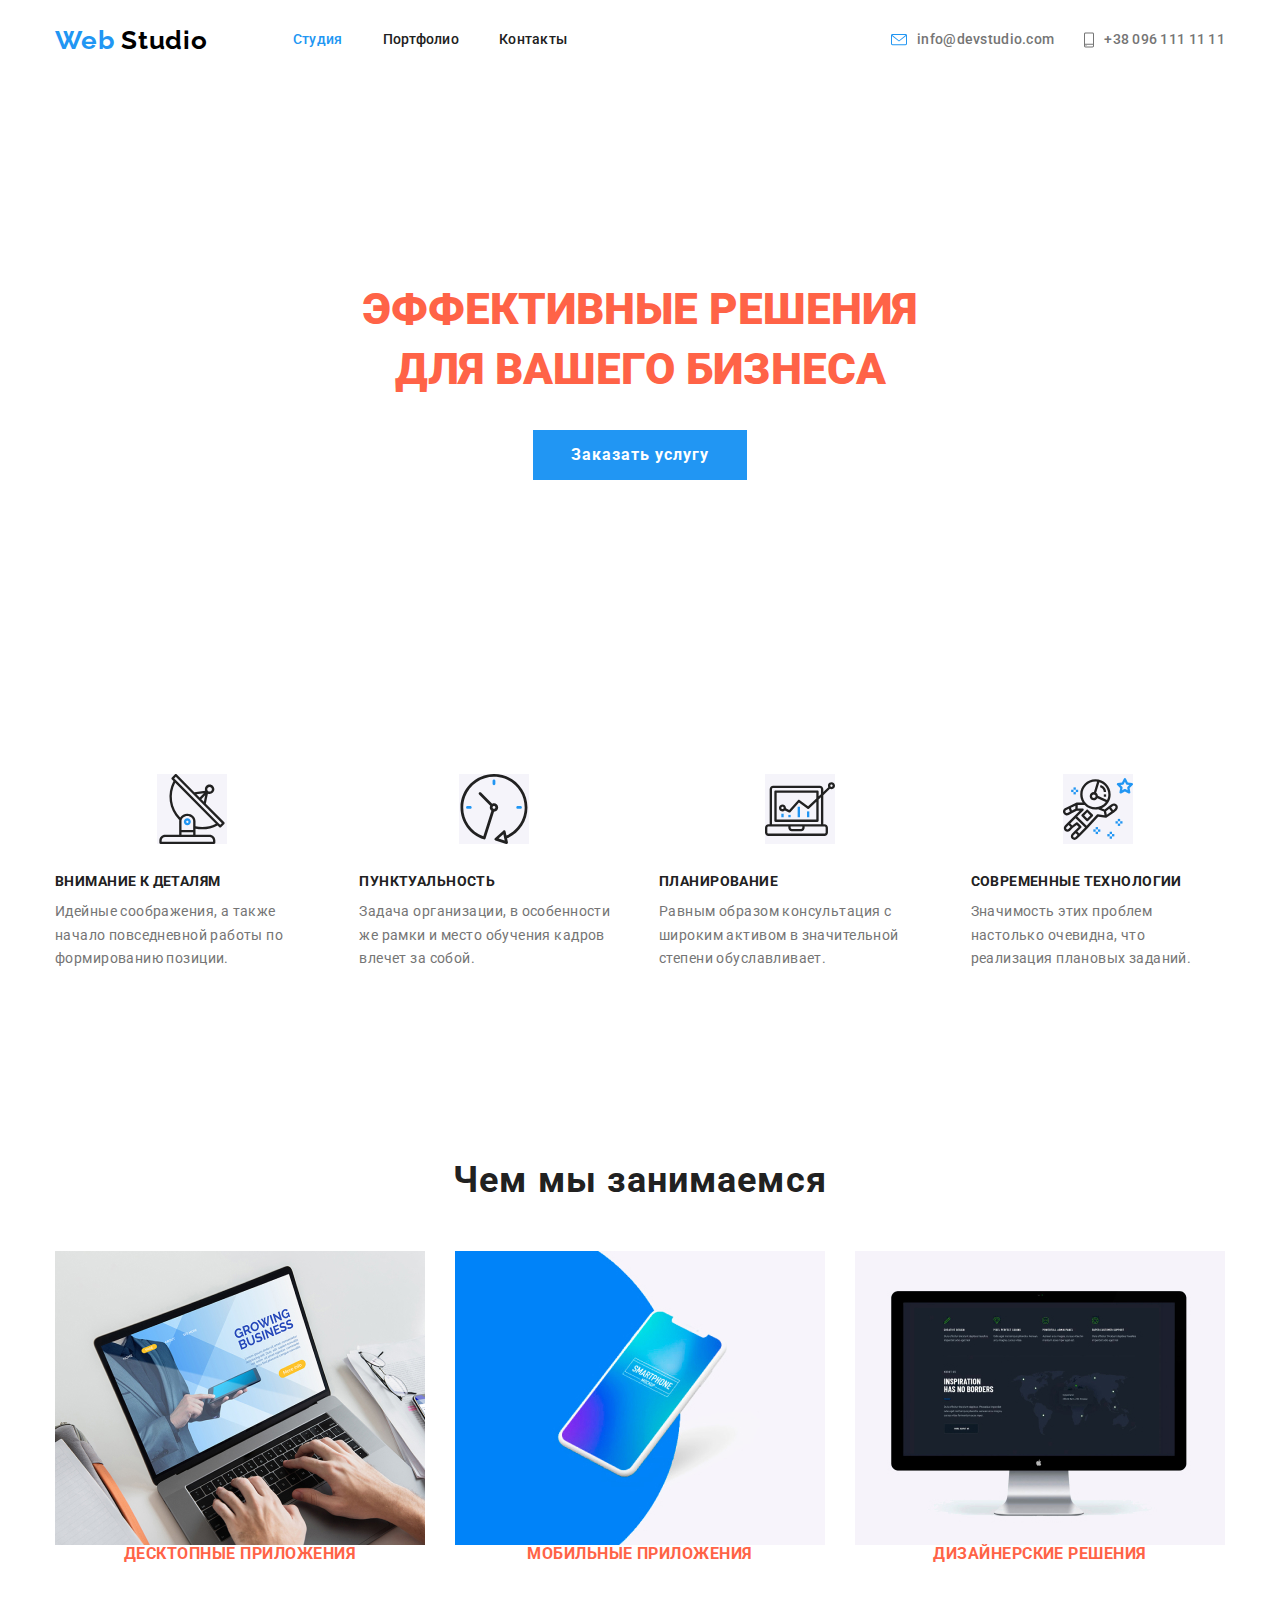
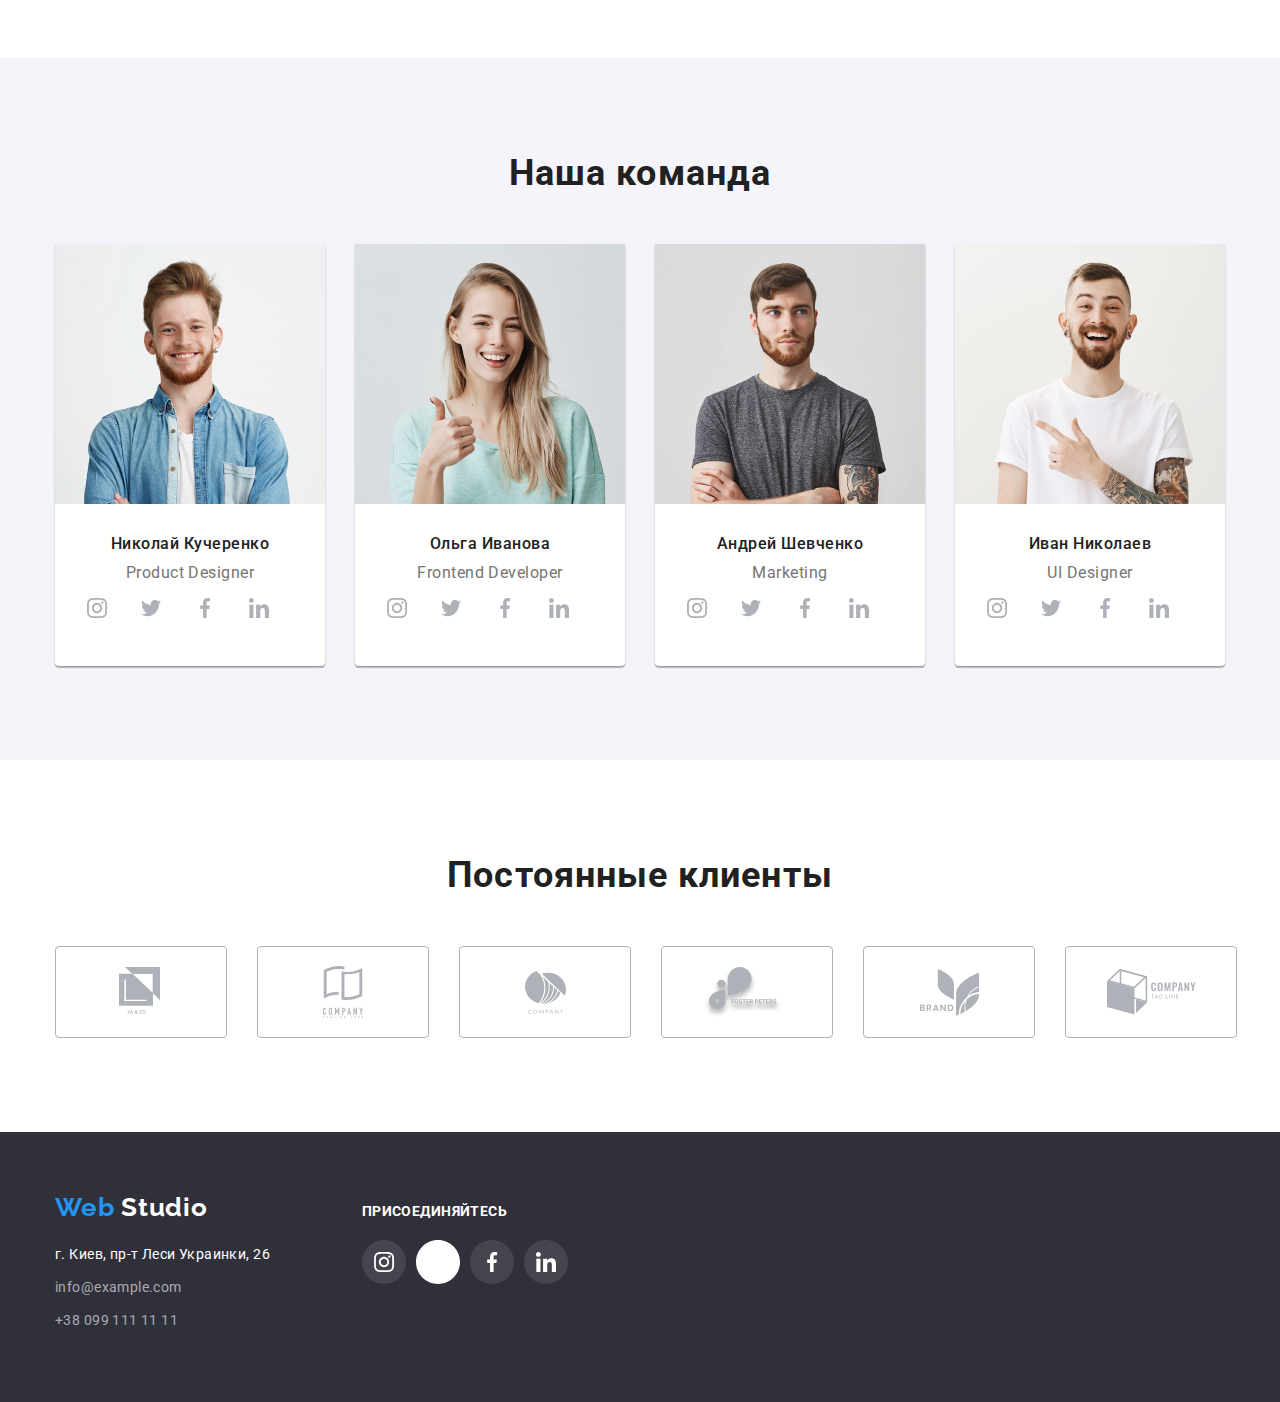
==== commit b083a84d: "Поправляет правки ментора в Индексе" ====
--- a/index.html
+++ b/index.html
@@ -79,15 +79,15 @@
     <ul class="services-list list container">
     <li class="services-list-item">
 <img class="services-list-item-img" src="./images/jpg/main/img.jpg" alt="Работа на ноутбуке" width="370" >
-<p class="services-list-item-title">Десктопные приложения</p>
+<h3 class="services-list-item-title">Десктопные приложения</h3>
     </li>
     <li class="services-list-item">
 <img class="services-list-item-img" src="./images/jpg/main/box.jpg" alt="Мобильный телефон" width="370" >
-<p class="services-list-item-title">Мобильные приложения</p>
+<h3 class="services-list-item-title">Мобильные приложения</h3>
     </li>
     <li class="services-list-item">
 <img class="services-list-item-img" src="./images/jpg/main/box3.jpg" alt="Большой монитор" width="370" >
-<p class="services-list-item-title">Дизайнерские решения</p>
+<h3 class="services-list-item-title">Дизайнерские решения</h3>
     </li>
     </ul>
 </section>
--- a/css/styles.css
+++ b/css/styles.css
@@ -1,5 +1,4 @@
 :root {
-    second-color: var(--title-text-color);
     --main-font: "Roboto", sans-serif;
     --secondary-font: "Raleway", sans-serif;
     --title-text-color:  #212121;
@@ -33,6 +32,7 @@
     }
     
     .container {
+        box-sizing: border-box;
         width: 1200px;
         padding-left: 15px;
         padding-right: 15px;
@@ -40,7 +40,7 @@
         margin-right: auto;
     }
     
-    h1 {
+    h1, h2, h3 {
         margin: 0;
     }
     
@@ -143,21 +143,15 @@
     /* Hero */
     .hero {
     text-align: center;
-    }
-    
-    .hero .container {
-    padding-left: 452px;
-    padding-right: 452px;
     padding-top: 200px;
     padding-bottom: 200px;
-    width: 696px;
-    height: 200px;
     }
     
     .hero-title {
     font-weight: 900;
     font-size: 44px;
     line-height: 1.36;
+    align-items: center;
     text-align: center;
     text-transform: uppercase;
     /* color: var(--background-color) */
@@ -267,6 +261,7 @@
     .our-team {
         padding-top: 94px;
         padding-bottom: 94px;
+        background-color: #F5F4FA;
     }
     
     .our-team .container {
@@ -279,6 +274,13 @@
     .our-team .subtitle {
         margin-top: 0px;
         margin-bottom: 50px;
+    }
+
+    .our-team-list-item {
+    background: var(--background-color);
+    /* material shadow v1 */
+    box-shadow: 0px 2px 1px rgba(0, 0, 0, 0.2), 0px 1px 1px rgba(0, 0, 0, 0.14), 0px 1px 3px rgba(0, 0, 0, 0.12);
+    border-radius: 0px 0px 4px 4px;
     }
     
     .our-team-list-item:not(:last-child) {
@@ -314,12 +316,18 @@
         justify-content: center;
         padding-left: 32px;
         padding-right: 32px;
+        padding-bottom: 24px;
     }
     
     .social-links-item {
         width: 44px;
         height: 44px;
     }
+
+   /*  .our-team-list-item .social-links .social-links-item {
+        margin-bottom: 24px;
+    } */
+
     .social-links-item:not(:last-child) {
         margin-right: 10px;
     }
@@ -426,15 +434,29 @@
     }
     
     
+
+
     /* Портфолио Main*/
-    
+    .portfolio {
+        padding-top: 94px;
+        padding-bottom: 94px;
+    }
+
     .portfolio .container {
         display: flex;
-        padding-top: 94px;
-        padding-bottom: 50px;
         justify-content: center;
-    }
-    
+        padding-left: 0px;
+        padding-right: 0px;
+    }
+
+    .portfolio-filter-list {
+    margin-bottom: 50px;
+    }
+
+    .portfolio-filter-list-item {
+        height: 38px;
+        margin-right: 0px;
+    }
     .portfolio-filter-list-item:not(:last-child) {
         margin-right: 8px;
     }
@@ -464,12 +486,11 @@
     }
     
     /* Проекты */
-    .portfolio-container .container {
+
+    .portfolio-projects .container {
         display:flex;
         flex-wrap: wrap;
         justify-content: flex-start;
-        padding-top: 0px;
-        padding-bottom: 94px;
     }
     
     .portfolio-projects-list-item {
@@ -525,4 +546,3 @@
     letter-spacing: 0.03em;
     color: var(--background-color);
     }
-    © 2020 GitHub, Inc.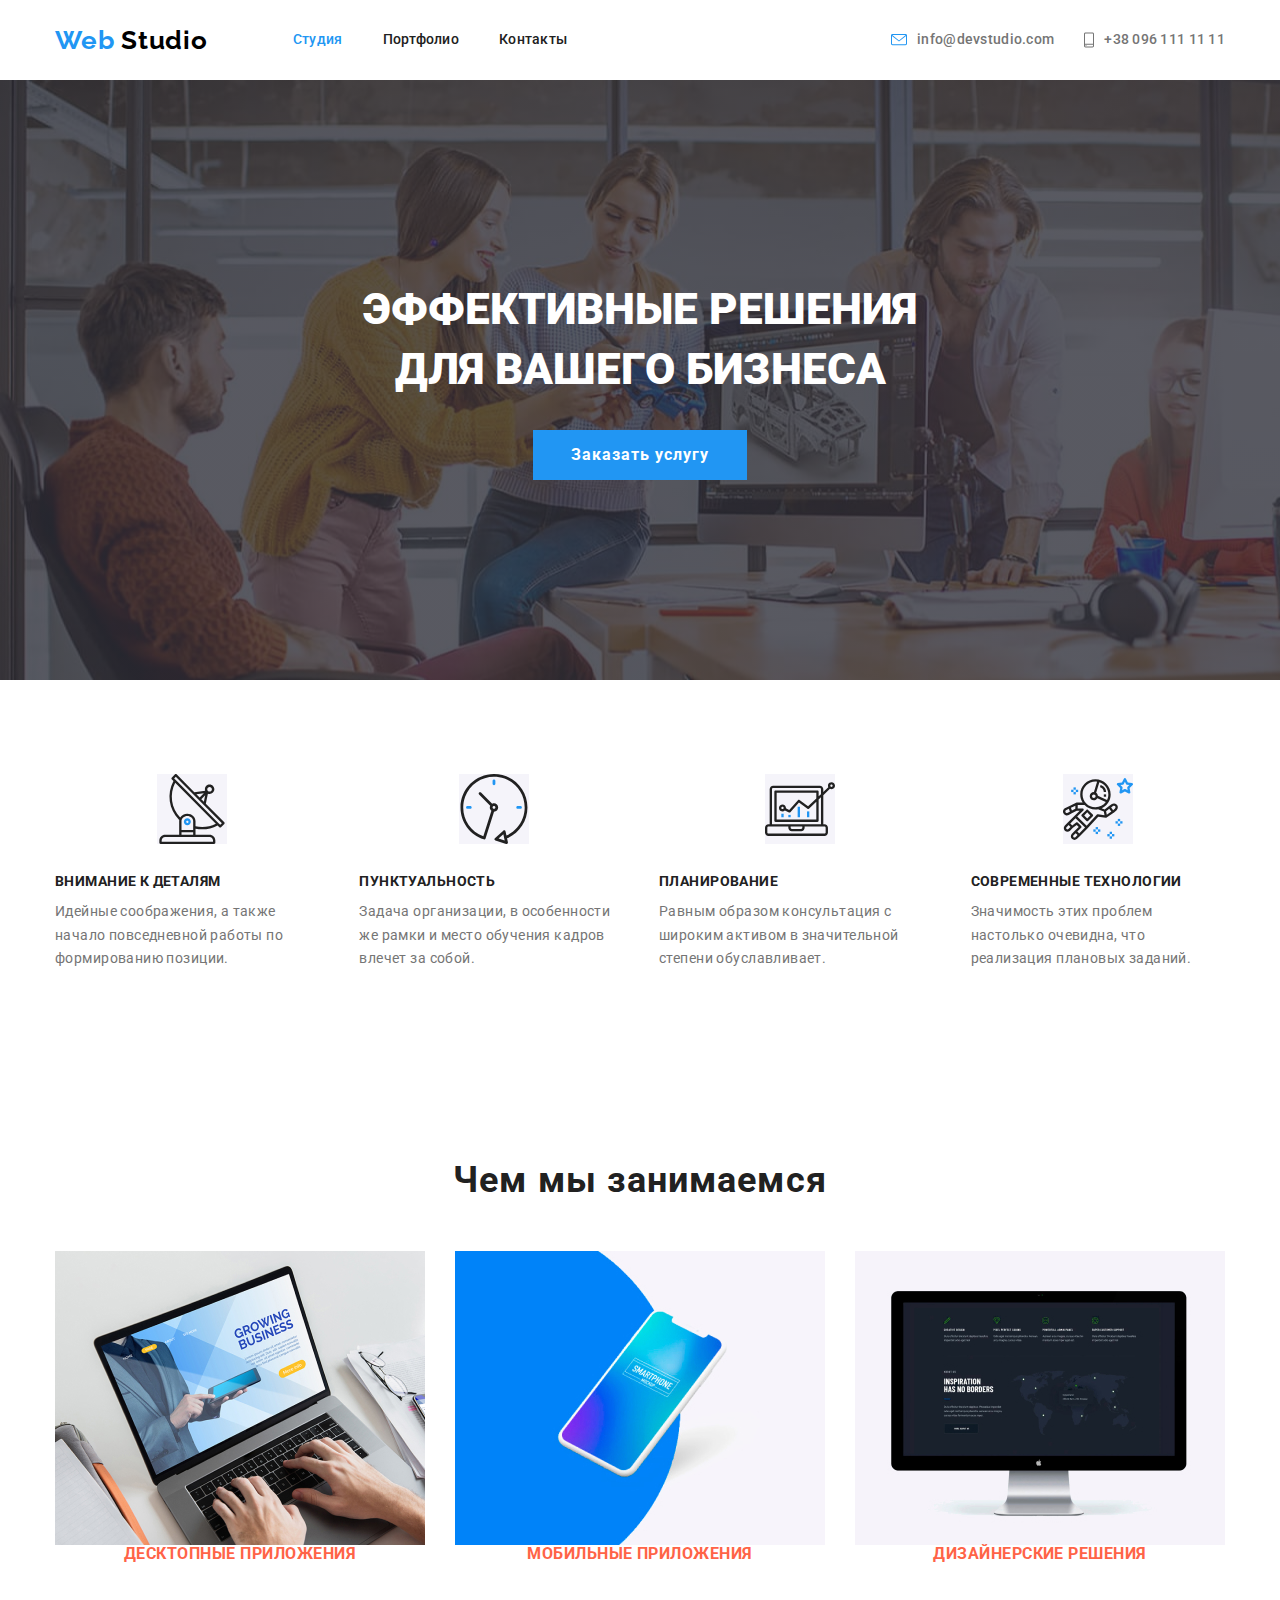
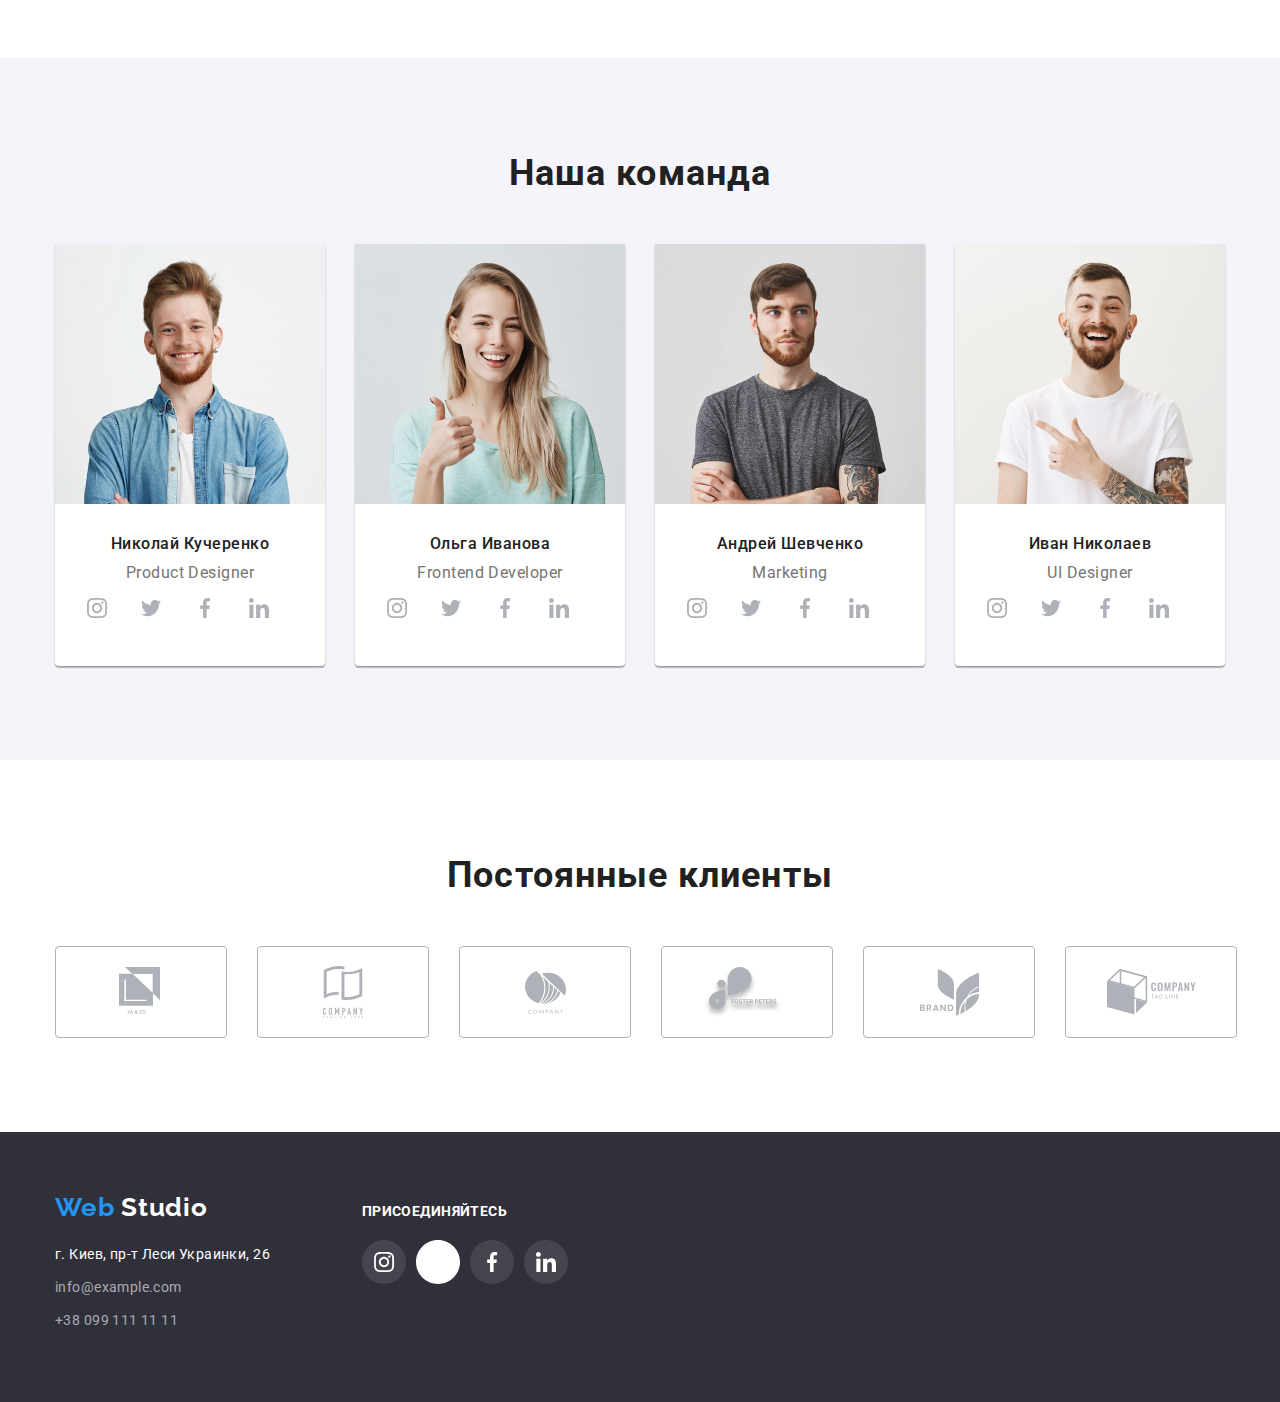
==== commit 7b29ef8a: "Возвращает сделаный фон героя" ====
--- a/index.html
+++ b/index.html
@@ -38,7 +38,7 @@
 <main>
 
 <!-- Герой-->
-<section class="hero">
+<section class="hero overlay">
     <div class="container">
     <h1 class="hero-title">Эффективные решения <br>для вашего бизнеса</h1>
     <button class="modal-button"><span class="button-text">Заказать услугу</span></button>
--- a/css/styles.css
+++ b/css/styles.css
@@ -146,6 +146,19 @@
     padding-top: 200px;
     padding-bottom: 200px;
     }
+
+    .overlay {
+        max-width: 1600px;
+        margin-left: auto;
+        margin-right: auto;
+        background-image: linear-gradient(
+            rgba(47, 48, 58, 0.8),
+            rgba(47, 48, 58, 0.8)
+        ),
+        url("../images/jpg/main/header-img.jpg");
+        background-color: rgb(47, 48, 58);
+        background-repeat: no-repeat;
+    }
     
     .hero-title {
     font-weight: 900;
@@ -154,8 +167,7 @@
     align-items: center;
     text-align: center;
     text-transform: uppercase;
-    /* color: var(--background-color) */
-    color: tomato;
+    color: var(--background-color);
     margin-bottom: 30px;
     }
     
@@ -166,6 +178,7 @@
         margin: auto;
         border: 0px;
         height: 50px;
+        cursor: pointer;
     }
     
     .button-text {
@@ -178,6 +191,7 @@
     padding-left: 32px;
     padding-right: 32px;
     }
+
     
     /* About us */
     .about-us {
@@ -448,11 +462,18 @@
         padding-left: 0px;
         padding-right: 0px;
     }
+    .portfolio-projects {
+        box-sizing: border-box;
+    }
+    .portfolio-projects .portfolio-projects-list {
+        justify-content: start;
+        box-sizing: border-box;
+    }
 
     .portfolio-filter-list {
-    margin-bottom: 50px;
-    }
-
+        margin-bottom: 50px;
+    }
+    
     .portfolio-filter-list-item {
         height: 38px;
         margin-right: 0px;
@@ -487,7 +508,7 @@
     
     /* Проекты */
 
-    .portfolio-projects .container {
+    .portfolio-projects-list {
         display:flex;
         flex-wrap: wrap;
         justify-content: flex-start;
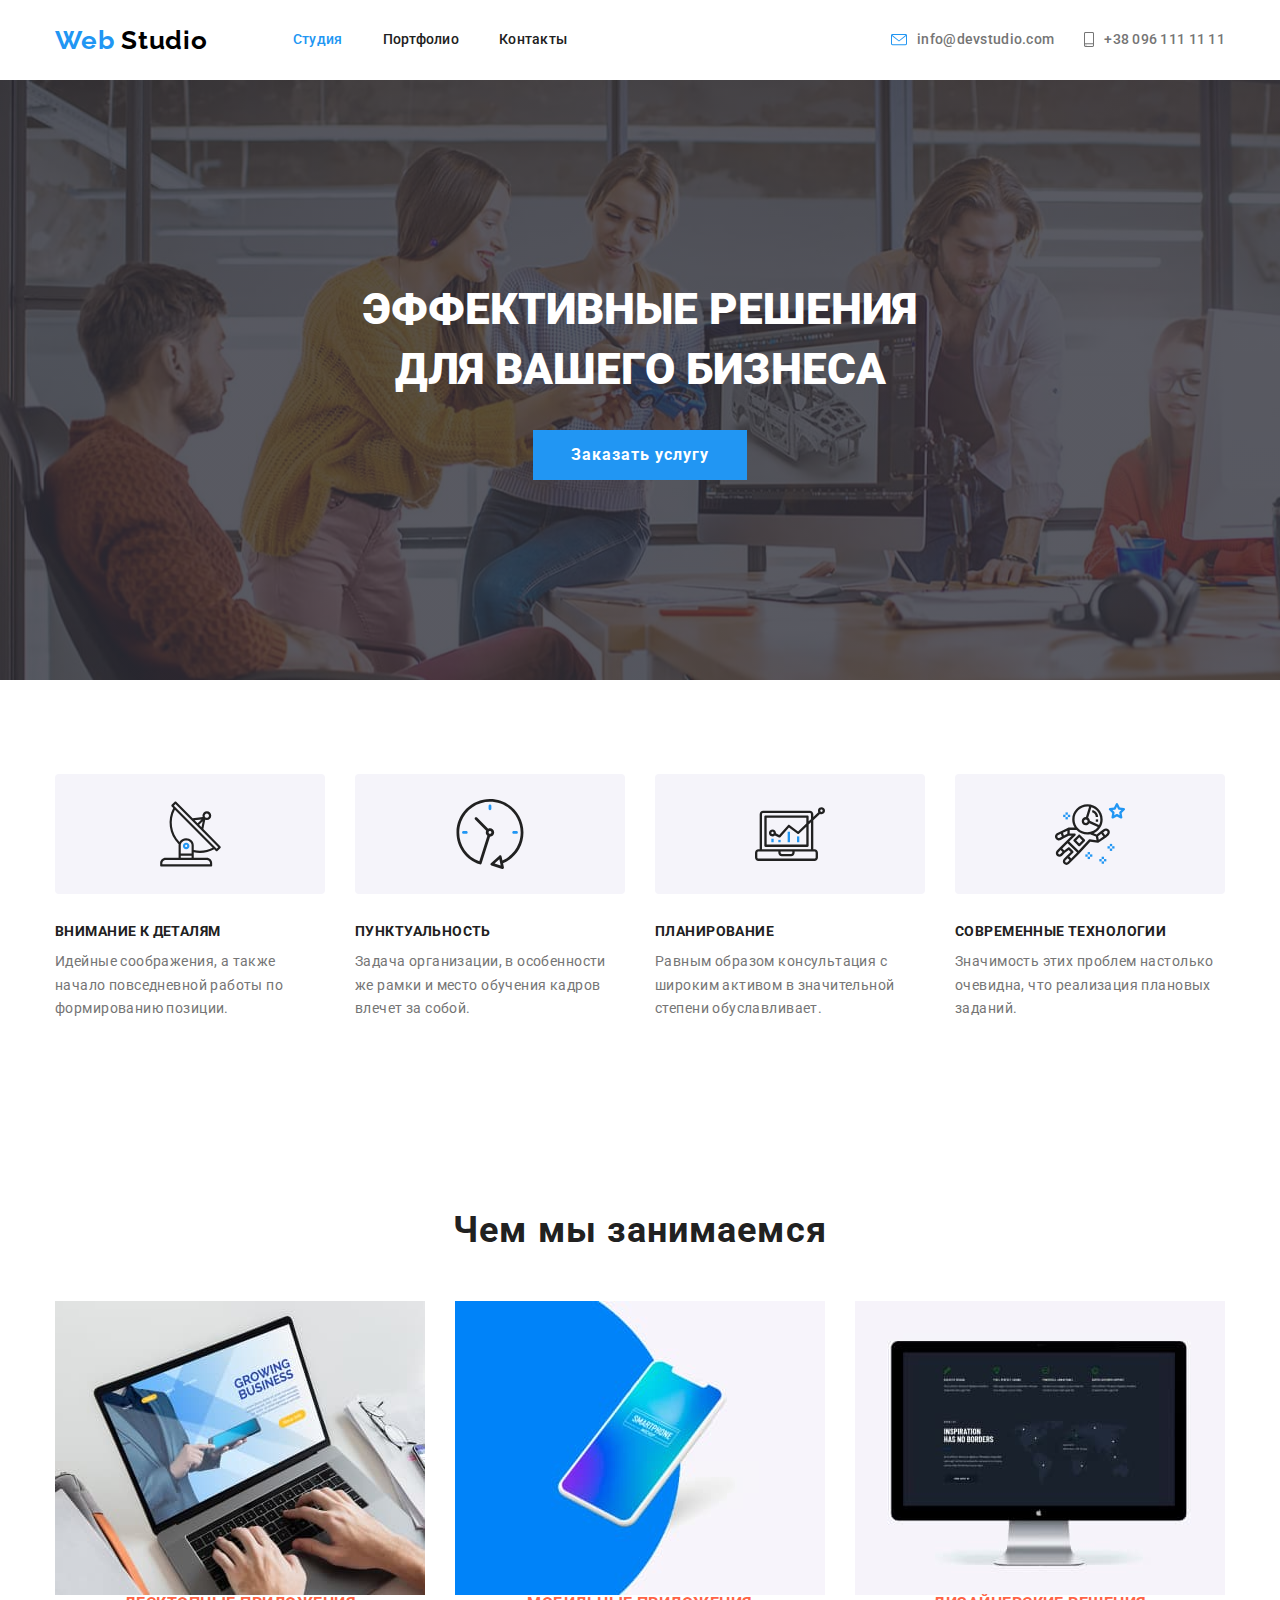
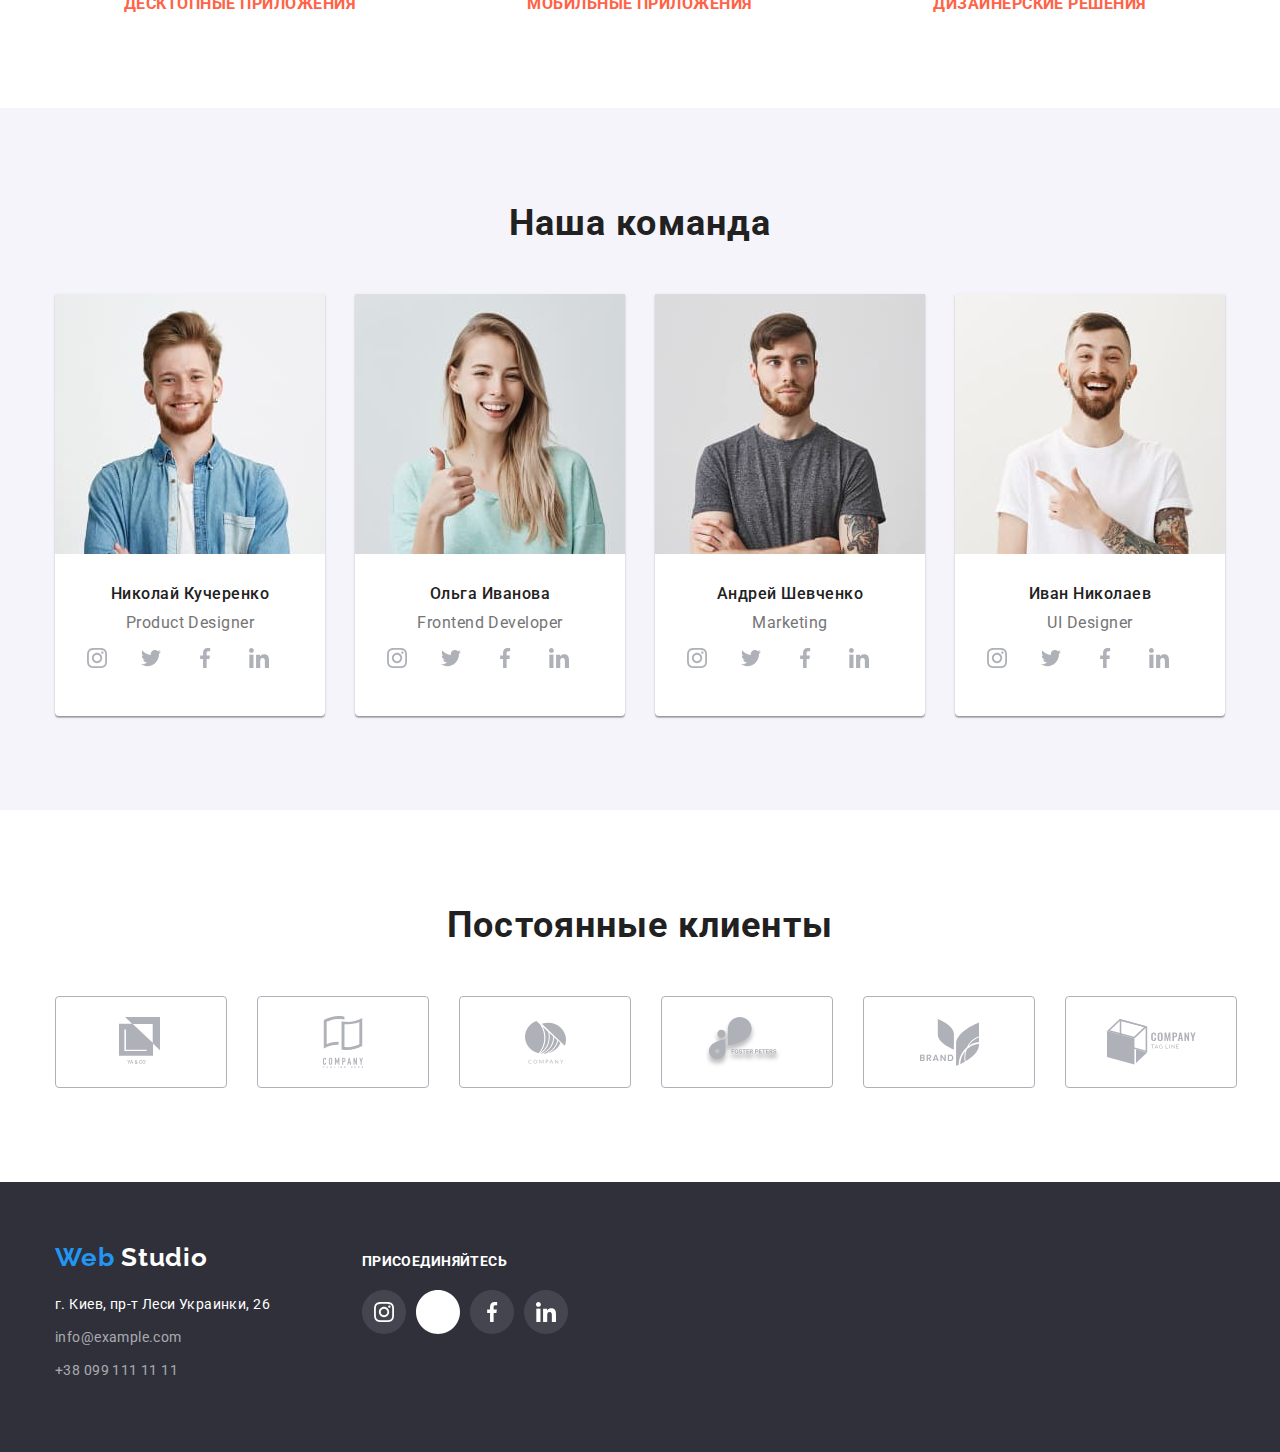
==== commit f3bd5a99: "Добавляет иконки секции О нас" ====
--- a/index.html
+++ b/index.html
@@ -50,22 +50,38 @@
     <h2 class="subtitle" hidden>О нас</h2>
     <ul class="about-us-list list">
         <li class="about-us-list-item">
-    <img class="about-us-list-item-icon" src="./images/svg/main/antenna_1.svg" alt="Значок антенны" >
+    <div class="about-us-list-item-icon">
+    <svg class="about-us-list-item-icon-svg" width="65" height="70" >
+    <use href="./images/svg/sprite.svg#icon-antenna" ></use></svg>
+    </div>
     <h3 class="about-us-list-item-title">Внимание к деталям</h3>
     <p class="description">Идейные соображения, а также начало повседневной работы по формированию позиции.</p>
         </li>
+
         <li class="about-us-list-item">
-    <img class="about-us-list-item-icon" src="./images/svg/main/clock_1.svg" alt="Значок часов" >
+    <div class="about-us-list-item-icon">
+    <svg class="about-us-list-item-icon-svg" width="70" height="70" >
+    <use href="./images/svg/sprite.svg#icon-clock" ></use></svg>
+    </div>
+
     <h3 class="about-us-list-item-title">Пунктуальность</h3>
     <p class="description">Задача организации, в особенности же рамки и место обучения кадров влечет за собой.</p>
         </li>
+        
         <li class="about-us-list-item">
-    <img class="about-us-list-item-icon" src="./images/svg/main/diagram_1.svg" alt="Значок диаграммы" >
+    <div class="about-us-list-item-icon">
+    <svg class="about-us-list-item-icon-svg" width="70" height="70" >
+    <use href="./images/svg/sprite.svg#icon-diagram" ></use></svg>    
+    </div>
     <h3 class="about-us-list-item-title">Планирование</h3>
     <p class="description">Равным образом консультация с широким активом в значительной степени обуславливает.</p>
         </li>
+
         <li class="about-us-list-item">
-    <img class="about-us-list-item-icon" src="./images/svg/main/astronaut_1.svg" alt="Значок астронавта" >
+    <div class="about-us-list-item-icon">
+    <svg class="about-us-list-item-icon-svg" width="70" height="70" >
+    <use href="./images/svg/sprite.svg#icon-astronaut" ></use></svg>    
+    </div>
     <h3 class="about-us-list-item-title">Современные технологии</h3>
     <p class="description">Значимость этих проблем настолько очевидна, что реализация плановых заданий.</p>
         </li>
--- a/css/styles.css
+++ b/css/styles.css
@@ -116,6 +116,7 @@
     
     .contacts-list-item {
     display:flex;
+    align-items: center;
     }
     
     .contacts-list-item:not(:last-child) {
@@ -126,7 +127,13 @@
     font-style: normal;
     text-decoration: none;
     }
-    
+
+   /*  .contacts-mail-icon {
+    width: 16px;
+    height: 11px;
+    }
+     */
+
     .contacts-mail-icon,
     .contacts-phone-icon {
         margin-right: 10px;
@@ -208,11 +215,17 @@
     }
     
     .about-us-list-item-icon {
+    display: flex;
+    align-items: center;
+    justify-content: center;
     background-color: #F5F4FA;
+    border-radius: 4px;
+    width: 270px;
+    height: 120px;
     margin: auto;
     margin-bottom: 30px;
     }
-    
+
     .about-us-list-item-title {
     margin-top: 0px;
     margin-bottom: 10px;
@@ -532,6 +545,11 @@
     .portfolio-projects-list-item:nth-last-child(-n+3){
         margin-bottom: 0px;
     }
+
+    .portfolio-projects-list-item:hover,
+    .portfolio-projects-list-item:focus {
+        box-shadow: 1px 4px 6px rgba(0, 0, 0, 0.16), 0px 4px 4px rgba(0, 0, 0, 0.06), 0px 1px 1px rgba(0, 0, 0, 0.12);
+    }
     
     .portfolio-projects-list-item-img {
         align-items: center;
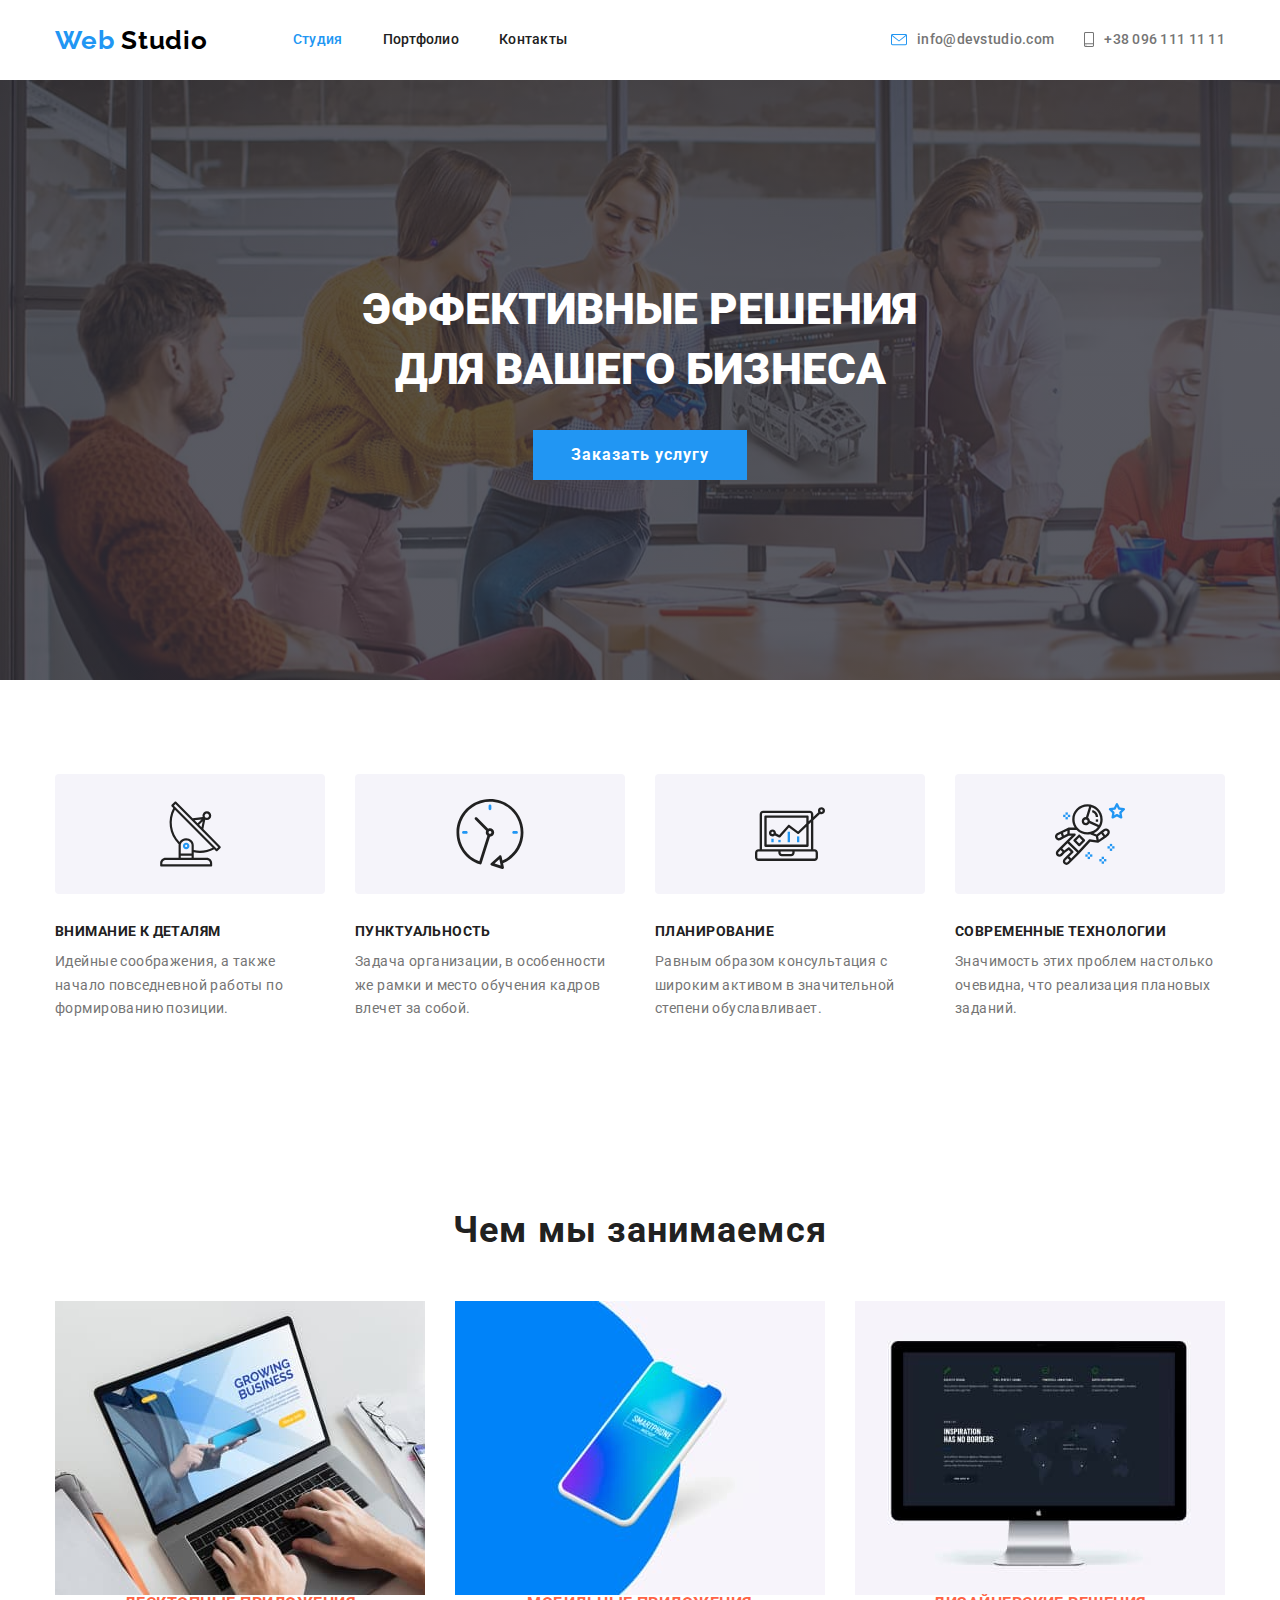
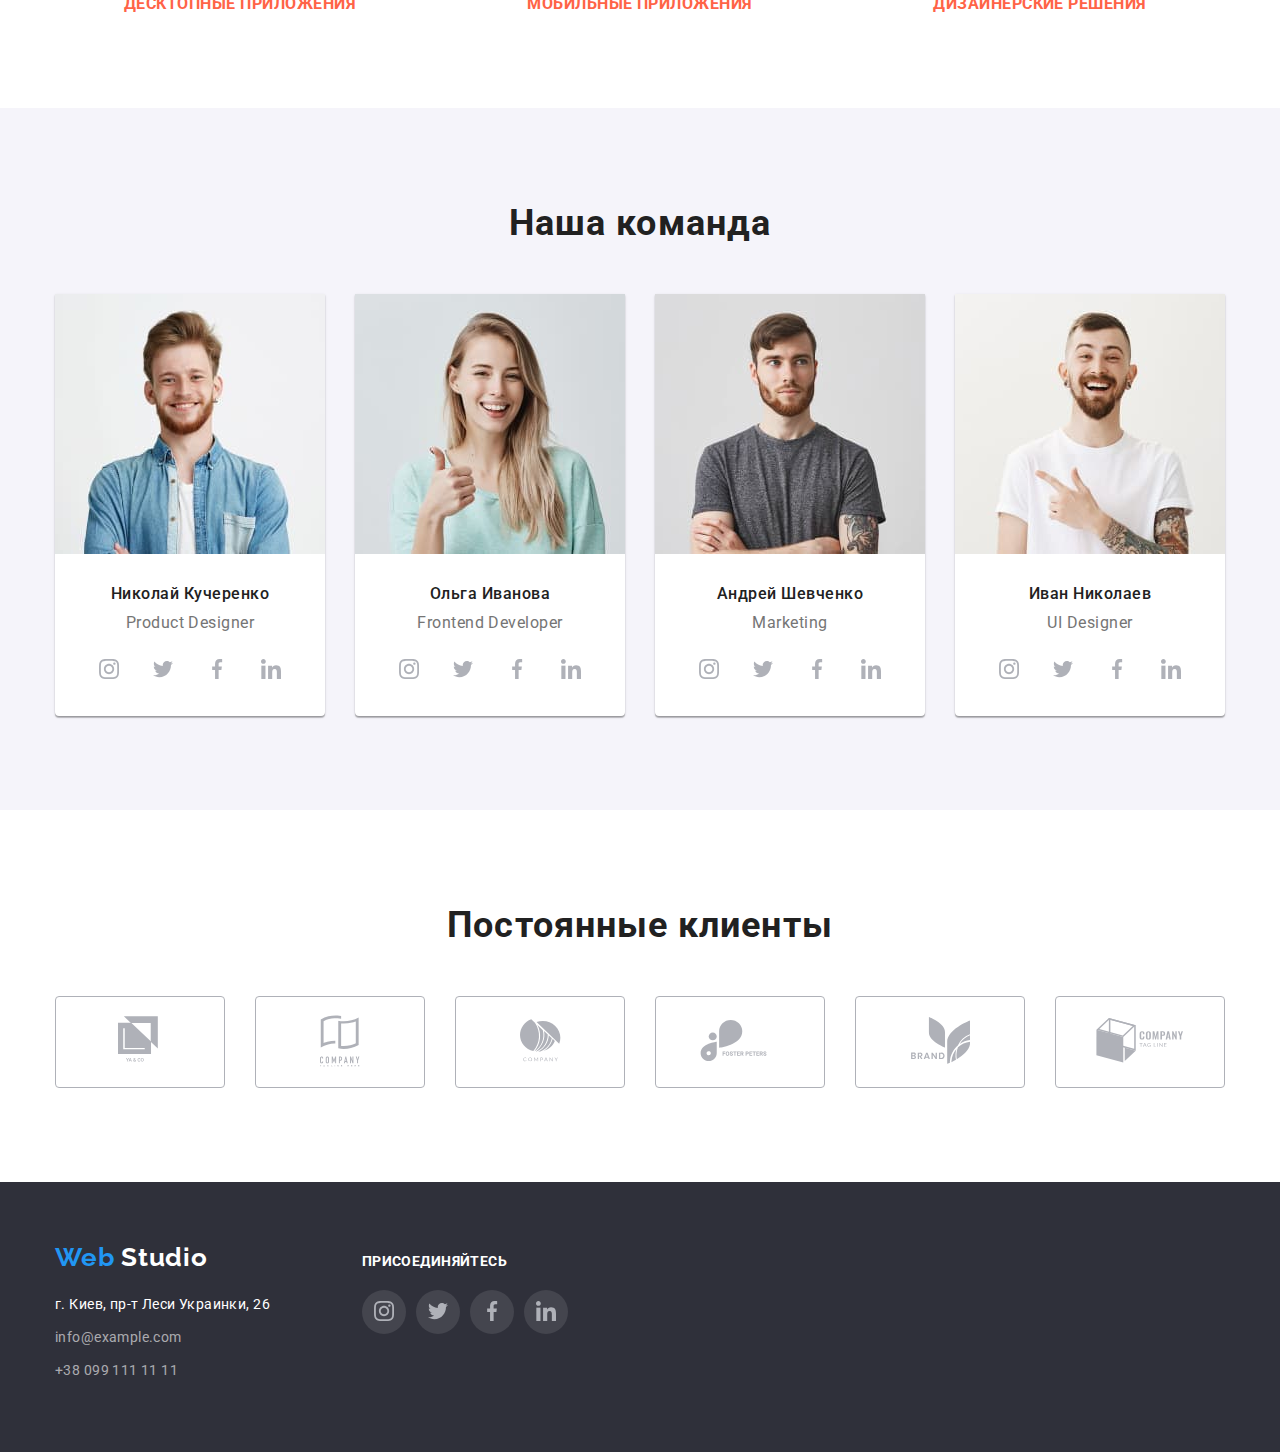
==== commit 8b3fa17d: "Svg for Social links and clients" ====
--- a/index.html
+++ b/index.html
@@ -119,26 +119,35 @@
         <ul class="social-links list">
     <li class="social-links-item">
         <a class="social-links-item-link link" href="" aria-label="иконка инстаграма">
-            <img src="./images/svg/main/instagram_2.svg" alt="Иконка инстаграма">
+        <svg class="social-links-item-link-icon-svg">
+        <use href ="./images/svg/sprite.svg#icon-instagram"></use>
+        </svg>
         </a>
     </li>
     <li class="social-links-item">
-        <a class="social-links-item-link link" href="" aria-label="иконка твиттера">
-            <img src="./images/svg/main/twitter_1.svg" alt="Иконка твиттера">
+    <a class="social-links-item-link link" href="" aria-label="иконка твиттера">
+    <svg class="social-links-item-link-icon-svg">
+    <use href ="./images/svg/sprite.svg#icon-twitter"></use>
+    </svg>
         </a>
     </li>
     <li class="social-links-item">
         <a class="social-links-item-link link" href="" aria-label="иконка фейсбука">
-            <img src="./images/svg/main/facebook_1.svg" alt="Иконка фейсбука">
+        <svg class="social-links-item-link-icon-svg">
+        <use href ="./images/svg/sprite.svg#icon-facebook"></use>
+        </svg>
         </a>
     </li>
     <li class="social-links-item">
         <a class="social-links-item-link link" href="" aria-label="иконка ликедина">
-            <img src="./images/svg/main/linkedin_1.svg" alt="Иконка линкедина">
+        <svg class="social-links-item-link-icon-svg">
+        <use href ="./images/svg/sprite.svg#icon-linkedin"></use>
+        </svg>
         </a>
     </li>
         </ul>
     </li>
+
     <li class="our-team-list-item">
         <img class="our-team-list-item-img" src="./images/jpg/main/team-card-2.jpg" alt="Аватар Ольги Ивановой" width="270">
         <h3 class="our-team-member">Ольга Иванова</h3>
@@ -146,26 +155,35 @@
         <ul class="social-links list">
             <li class="social-links-item">
                 <a class="social-links-item-link link" href="" aria-label="иконка инстаграма">
-                    <img src="./images/svg/main/instagram_2.svg" alt="Иконка инстаграма">
-                </a>
-            </li>
-            <li class="social-links-item">
-                <a class="social-links-item-link link" href="" aria-label="иконка твиттера">
-                    <img src="./images/svg/main/twitter_1.svg" alt="Иконка твиттера">
+                <svg class="social-links-item-link-icon-svg">
+                <use href ="./images/svg/sprite.svg#icon-instagram"></use>
+                </svg>
+                </a>
+            </li>
+            <li class="social-links-item">
+            <a class="social-links-item-link link" href="" aria-label="иконка твиттера">
+            <svg class="social-links-item-link-icon-svg">
+            <use href ="./images/svg/sprite.svg#icon-twitter"></use>
+            </svg>
                 </a>
             </li>
             <li class="social-links-item">
                 <a class="social-links-item-link link" href="" aria-label="иконка фейсбука">
-                    <img src="./images/svg/main/facebook_1.svg" alt="Иконка фейсбука">
+                <svg class="social-links-item-link-icon-svg">
+                <use href ="./images/svg/sprite.svg#icon-facebook"></use>
+                </svg>
                 </a>
             </li>
             <li class="social-links-item">
                 <a class="social-links-item-link link" href="" aria-label="иконка ликедина">
-                    <img src="./images/svg/main/linkedin_1.svg" alt="Иконка линкедина">
+                <svg class="social-links-item-link-icon-svg">
+                <use href ="./images/svg/sprite.svg#icon-linkedin"></use>
+                </svg>
                 </a>
             </li>
                 </ul>
 </li>
+
     <li class="our-team-list-item">
         <img class="our-team-list-item-img" src="./images/jpg/main/team-card-3.jpg" alt="Аватар Андрея Шевченко" width="270">
         <h3 class="our-team-member">Андрей Шевченко</h3>
@@ -173,26 +191,35 @@
         <ul class="social-links list">
             <li class="social-links-item">
                 <a class="social-links-item-link link" href="" aria-label="иконка инстаграма">
-                    <img src="./images/svg/main/instagram_2.svg" alt="Иконка инстаграма">
-                </a>
-            </li>
-            <li class="social-links-item">
-                <a class="social-links-item-link link" href="" aria-label="иконка твиттера">
-                    <img src="./images/svg/main/twitter_1.svg" alt="Иконка твиттера">
+                <svg class="social-links-item-link-icon-svg">
+                <use href ="./images/svg/sprite.svg#icon-instagram"></use>
+                </svg>
+                </a>
+            </li>
+            <li class="social-links-item">
+            <a class="social-links-item-link link" href="" aria-label="иконка твиттера">
+            <svg class="social-links-item-link-icon-svg">
+            <use href ="./images/svg/sprite.svg#icon-twitter"></use>
+            </svg>
                 </a>
             </li>
             <li class="social-links-item">
                 <a class="social-links-item-link link" href="" aria-label="иконка фейсбука">
-                    <img src="./images/svg/main/facebook_1.svg" alt="Иконка фейсбука">
+                <svg class="social-links-item-link-icon-svg">
+                <use href ="./images/svg/sprite.svg#icon-facebook"></use>
+                </svg>
                 </a>
             </li>
             <li class="social-links-item">
                 <a class="social-links-item-link link" href="" aria-label="иконка ликедина">
-                    <img src="./images/svg/main/linkedin_1.svg" alt="Иконка линкедина">
+                <svg class="social-links-item-link-icon-svg">
+                <use href ="./images/svg/sprite.svg#icon-linkedin"></use>
+                </svg>
                 </a>
             </li>
                 </ul>
     </li>
+
     <li class="our-team-list-item">
         <img class="our-team-list-item-img" src="./images/jpg/main/team-card-4.jpg" alt="Аватар Ивана Николаева" width="270">
         <h3 class="our-team-member">Иван Николаев</h3>
@@ -200,22 +227,30 @@
         <ul class="social-links list">
             <li class="social-links-item">
                 <a class="social-links-item-link link" href="" aria-label="иконка инстаграма">
-                    <img src="./images/svg/main/instagram_2.svg" alt="Иконка инстаграма">
-                </a>
-            </li>
-            <li class="social-links-item">
-                <a class="social-links-item-link link" href="" aria-label="иконка твиттера">
-                    <img src="./images/svg/main/twitter_1.svg" alt="Иконка твиттера">
+                <svg class="social-links-item-link-icon-svg">
+                <use href ="./images/svg/sprite.svg#icon-instagram"></use>
+                </svg>
+                </a>
+            </li>
+            <li class="social-links-item">
+            <a class="social-links-item-link link" href="" aria-label="иконка твиттера">
+            <svg class="social-links-item-link-icon-svg">
+            <use href ="./images/svg/sprite.svg#icon-twitter"></use>
+            </svg>
                 </a>
             </li>
             <li class="social-links-item">
                 <a class="social-links-item-link link" href="" aria-label="иконка фейсбука">
-                    <img src="./images/svg/main/facebook_1.svg" alt="Иконка фейсбука">
+                <svg class="social-links-item-link-icon-svg">
+                <use href ="./images/svg/sprite.svg#icon-facebook"></use>
+                </svg>
                 </a>
             </li>
             <li class="social-links-item">
                 <a class="social-links-item-link link" href="" aria-label="иконка ликедина">
-                    <img src="./images/svg/main/linkedin_1.svg" alt="Иконка линкедина">
+                <svg class="social-links-item-link-icon-svg">
+                <use href ="./images/svg/sprite.svg#icon-linkedin"></use>
+                </svg>
                 </a>
             </li>
                 </ul>
@@ -229,32 +264,49 @@
     <ul class="constant-clients-list list container">
 <li class="constant-clients-list-item">
     <a class="constant-clients-list-item-icon link" href="" aria-label="Логотип компании клиента 1">
-    <img class="constant-clients-list-item-img" src="./images/svg/main/logo1.svg" alt="Логотип компании клиента 1"></a>
+    <svg class="constant-clients-list-item-icon-svg" width="44" height="49">
+    <use href="./images/svg/sprite.svg#icon-client-logo1"></use>
+    </svg>
+    </a>
 </li>
 
 <li class="constant-clients-list-item">
     <a class="constant-clients-list-item-icon link" href="" aria-label="Логотип компании клиента 2">
-    <img class="constant-clients-list-item-img" src="./images/svg/main/logo2.svg" alt="Логотип компании клиента 2"></a>
+    <svg class="constant-clients-list-item-icon-svg" width="40" height="52">
+    <use href="./images/svg/sprite.svg#icon-client-logo2"></use>
+    </svg>
+    </a>
 </li>
 
 <li class="constant-clients-list-item">
     <a class="constant-clients-list-item-icon link" href="" aria-label="Логотип компании клиента 3">
-    <img class="constant-clients-list-item-img" src="./images/svg/main/logo3.svg" alt="Логотип компании клиента 3"></a>
+    <svg class="constant-clients-list-item-icon-svg" width="41" height="43">
+    <use href="./images/svg/sprite.svg#icon-client-logo3"></use>
+    </svg>
 </li>
 
 <li class="constant-clients-list-item">
     <a class="constant-clients-list-item-icon link" href="" aria-label="Логотип компании клиента 4">
-    <img class="constant-clients-list-item-img" src="./images/svg/main/logo4.svg" alt="Логотип компании клиента 4"></a>
+    <svg class="constant-clients-list-item-icon-svg" width="80" height="42">
+    <use href="./images/svg/sprite.svg#icon-client-logo4"></use>
+    </svg>
+    </a>
 </li>
 
 <li class="constant-clients-list-item">
     <a class="constant-clients-list-item-icon link" href="" aria-label="Логотип компании клиента 5">
-    <img class="constant-clients-list-item-img" src="./images/svg/main/logo5.svg" alt="Логотип компании клиента 5"></a>
+    <svg class="constant-clients-list-item-icon-svg" width="59" height="47">
+    <use href="./images/svg/sprite.svg#icon-client-logo5"></use>
+    </svg>
+        </a>
 </li>
 
 <li class="constant-clients-list-item">
     <a class="constant-clients-list-item-icon link" href="" aria-label="Логотип компании клиента 6">
-    <img class="constant-clients-list-item-img" src="./images/svg/main/logo6.svg" alt="Логотип компании клиента 6"></a>
+    <svg class="constant-clients-list-item-icon-svg" width="88" height="45">
+    <use href="./images/svg/sprite.svg#icon-client-logo6"></use>
+            </svg>
+        </a>
 </li>
     </ul>
 </section>
@@ -284,20 +336,36 @@
 <ul class="social-links-list list">
 <li class="social-links-item">
 <a class="social-links-item-link link" href="" aria-label="иконка инстаграма">
-    <img class="social-links-item-icon" src="./images/svg/footer/insta-icon.svg" alt="Иконка инстаграма"></a>
-</li>
+<svg class="social-links-item-link-icon-svg">
+<use href ="./images/svg/sprite.svg#icon-instagram"></use>
+</svg>    
+</a>
+</li>
+
 <li class="social-links-item">
 <a class="social-links-item-link link" href="" aria-label="иконка твиттера">
-    <img class="social-links-item-icon" src="./images/svg/footer/twitter-icon.svg" alt="Иконка твиттера"></a>
-</li>
+<svg class="social-links-item-link-icon-svg">
+<use href ="./images/svg/sprite.svg#icon-twitter"></use>
+</svg>
+</a>
+</li>
+
 <li class="social-links-item">
 <a class="social-links-item-link link" href="" aria-label="иконка фейсбука">
-    <img class="social-links-item-icon" src="./images/svg/footer/facebook-icon.svg" alt="Иконка фейсбука"></a>
-</li>
+<svg class="social-links-item-link-icon-svg">
+<use href ="./images/svg/sprite.svg#icon-facebook"></use>
+</svg>    
+</a>
+</li>
+
 <li class="social-links-item">
 <a class="social-links-item-link link" href="" aria-label="иконка ликедина">
-    <img class="social-links-item-icon" src="./images/svg/footer/linkedin-icon.svg" alt="Иконка линкедина"></a>
-</li>
+<svg class="social-links-item-link-icon-svg">
+<use href ="./images/svg/sprite.svg#icon-linkedin"></use>
+</svg>
+</a>
+</li>
+
 </ul>
 </div>
 </div>     
--- a/css/styles.css
+++ b/css/styles.css
@@ -347,8 +347,34 @@
     }
     
     .social-links-item {
-        width: 44px;
-        height: 44px;
+    width: 44px;
+    height: 44px;
+    border-radius: 50%;
+    display: flex;
+    align-items: center;
+    justify-content: center;
+    }
+
+    .social-links-item:hover,
+    .social-links-item:focus {
+        background-color: var(--accent-color);
+        cursor: pointer;
+    }
+
+    .social-links-item-link:hover,
+    .social-links-item-link:focus {
+        color: var(--background-color);
+    }
+
+    .social-links-item-link-icon-svg {
+        width: 20px;
+        height: 20px;
+        fill: #AFB1B8;
+    }
+
+    .social-links-item-link-icon-svg:hover,
+    .social-links-item-link-icon-svg:focus {
+        fill: var(--background-color);
     }
 
    /*  .our-team-list-item .social-links .social-links-item {
@@ -372,12 +398,8 @@
     .constant-clients .container {
         display: flex;
     }
-    
-    .constant-clients-list-item:not(:last-child) {
-        margin-right: 30px;
-    }
-    
-    .constant-clients-list-item-icon {
+
+    .constant-clients-list-item {
         display: flex;
         width: 170px;
         height: 90px;
@@ -385,7 +407,23 @@
         border-radius: 4px;
         justify-content: center;
         align-items: center;
-    }
+        cursor: pointer;
+    }
+    
+    .constant-clients-list-item-icon-svg {
+        fill: #AFB1B8;
+    }
+
+    .constant-clients-list-item-icon-svg:hover,
+    .constant-clients-list-item-icon-svg:focus {
+    fill: var(--accent-color);
+    }
+
+    
+    .constant-clients-list-item:not(:last-child) {
+        margin-right: 30px;
+    }
+    
     
     /* Footer*/
     .footer-container {
@@ -443,7 +481,23 @@
         display: flex;
         text-align: left;
     }
-        
+    
+    .footer-social-links .social-links-list .social-links-item {
+    display: flex;
+    align-items: center;
+    justify-content: center;
+    border-radius: 50%;
+    width: 44px;
+    height: 44px;
+    background-color: rgba(255, 255, 255, 0.1);
+    }
+
+    .footer-social-links .social-links-list .social-links-item:hover,
+    .footer-social-links .social-links-list .social-links-item:focus {
+    background-color: var(--accent-color);
+    cursor: pointer;
+    }
+
     .social-list-item-title {
     display: block;
     font-weight: 700;
@@ -459,7 +513,8 @@
     .social-links-item:not(:last-child) {
     margin-right: 10px;
     }
-    
+
+        
     
 
 
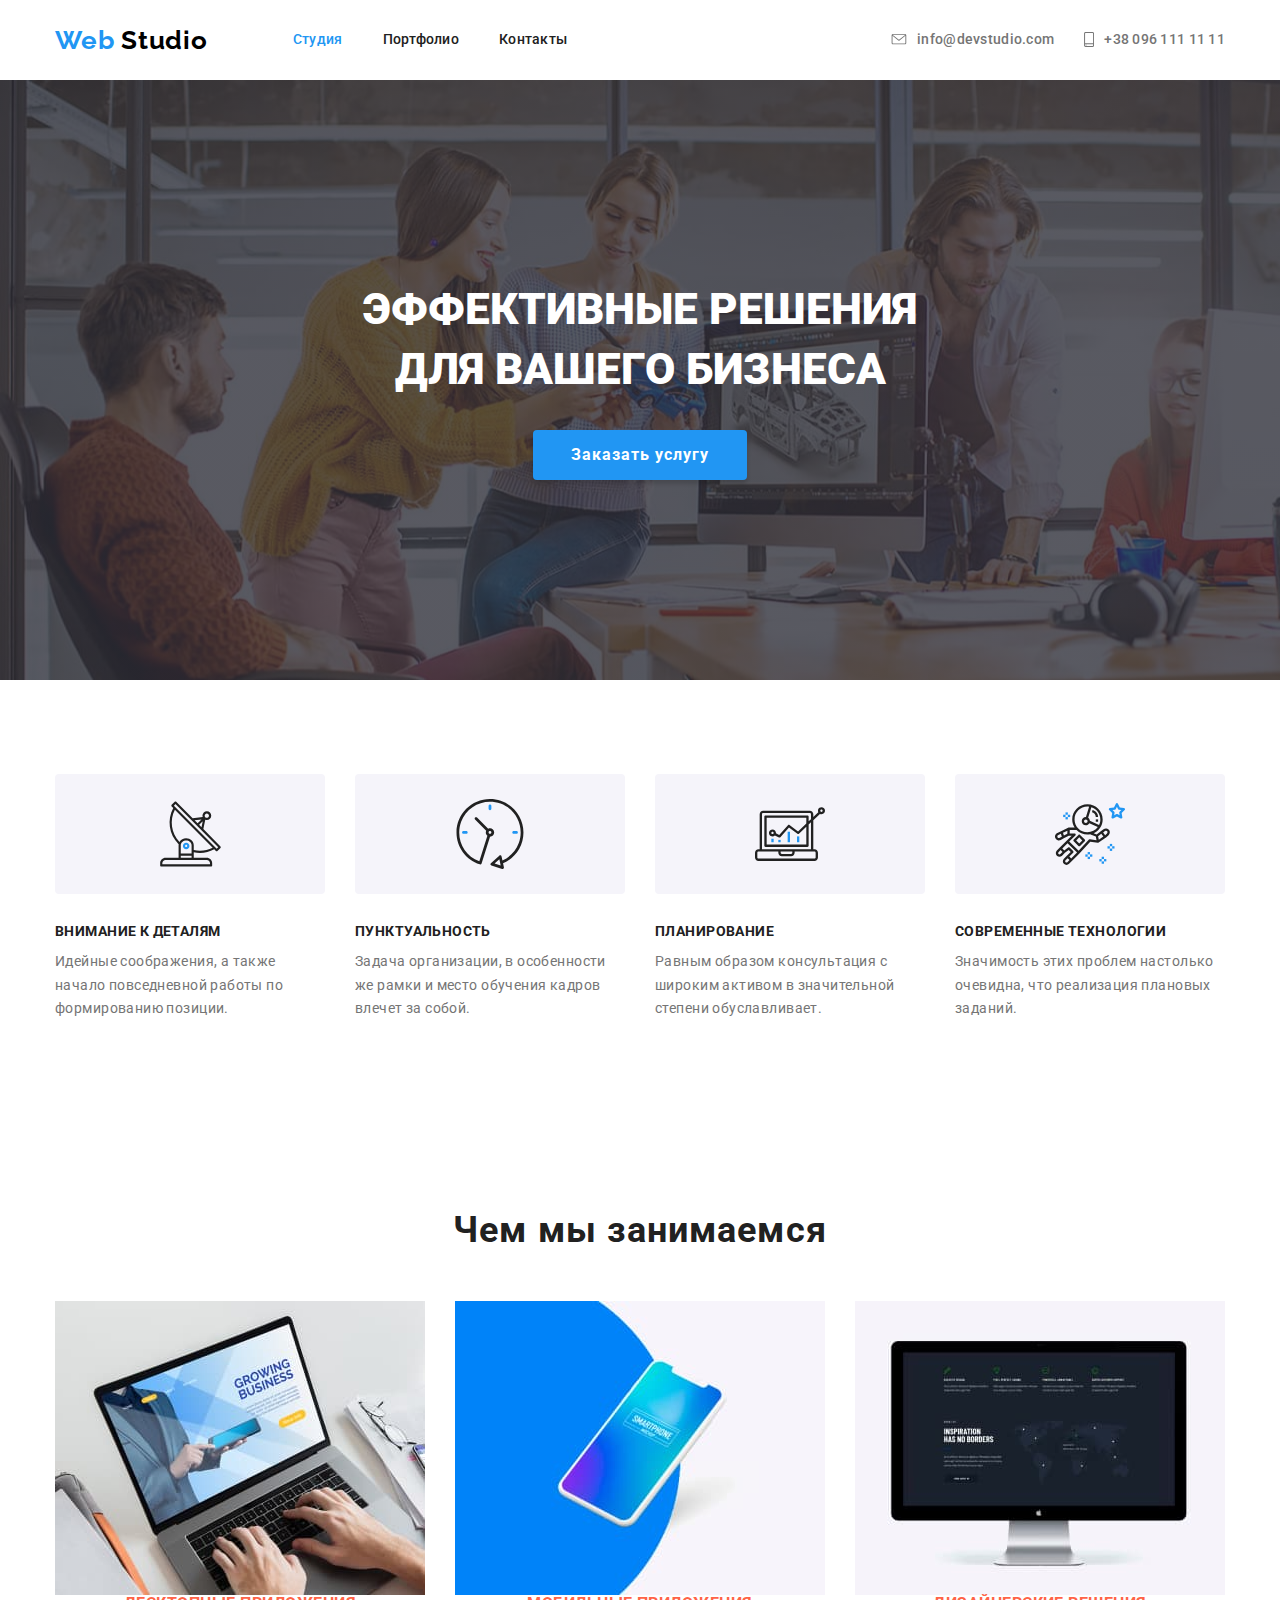
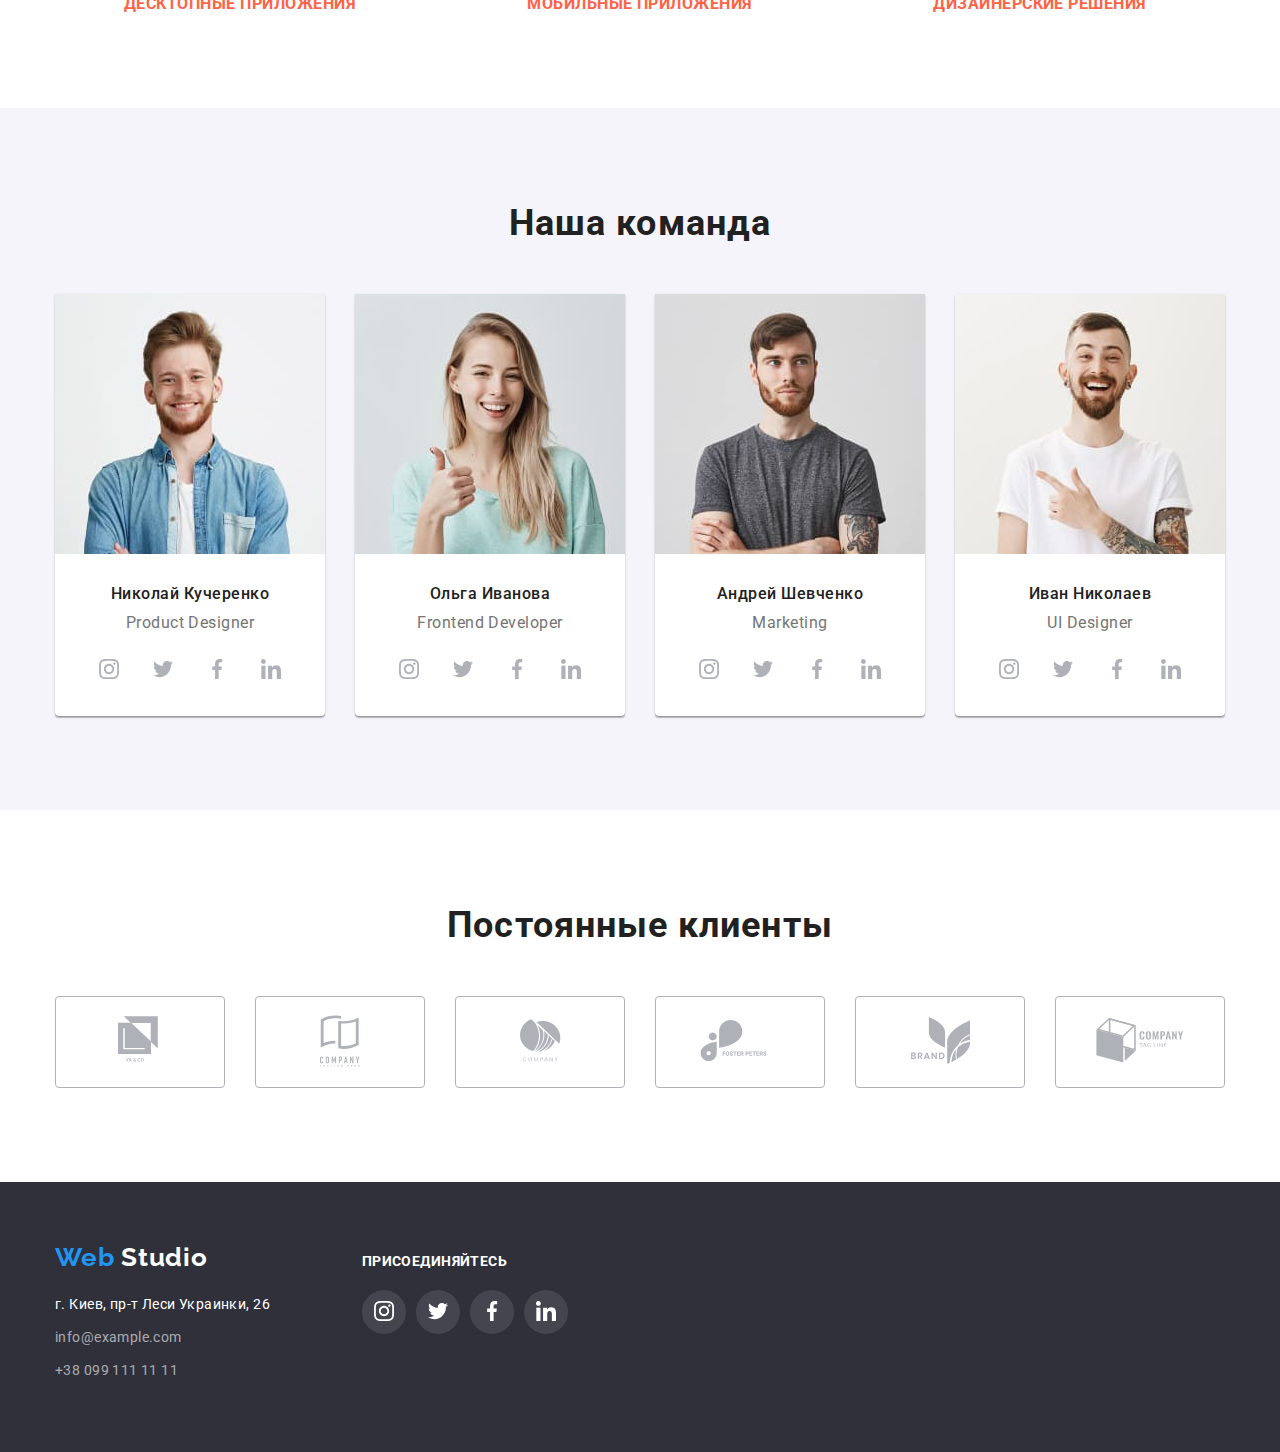
==== commit 58c92bc2: "Доделывает все svg" ====
--- a/index.html
+++ b/index.html
@@ -24,13 +24,23 @@
 
     <ul class="contacts-list list">
     <li class="contacts-list-item">
-    <img class="contacts-mail-icon" src="./images/svg/header/envelope.svg" alt="Значок конверта" />
-    <a class="contacts-mail-link link" href="mailto:info@devstudio.com"><address class="address">info@devstudio.com</address></a>
-    </li>
+    <a class="contacts-mail-link link" href="mailto:info@devstudio.com">
+    <address class="address">
+    <svg class="contact-mail-icon-svg" width="16" height="11">
+    <use href="./images/svg/sprite.svg#icon-envelope"></use>
+    </svg>
+    info@devstudio.com</address></a>
+    </li>
+
     <li class="contacts-list-item">
-    <img class="contacts-phone-icon" src="./images/svg/header/smartphone.svg" alt="Значок телефона" />
-        <a class="contacts-phone-link link" href="tel:+380961111111"><address class="address">+38 096 111 11 11</address></a>
-        </li>
+    <a class="contacts-phone-link link" href="tel:+380961111111">
+    <address class="address">
+    <svg class="contact-phone-icon-svg" width="10" height="15">
+    <use href="./images/svg/sprite.svg#icon-smartphone"></use>
+    </svg>
+    +38 096 111 11 11</address></a>
+    </li>
+
     </ul>
 </div>
 </header>
@@ -41,7 +51,7 @@
 <section class="hero overlay">
     <div class="container">
     <h1 class="hero-title">Эффективные решения <br>для вашего бизнеса</h1>
-    <button class="modal-button"><span class="button-text">Заказать услугу</span></button>
+    <button class="modal-button" aria-label="Заказать услугу"><span class="button-text">Заказать услугу</span></button>
 </div>
 </section>
 
@@ -49,7 +59,7 @@
 <section class="about-us container">
     <h2 class="subtitle" hidden>О нас</h2>
     <ul class="about-us-list list">
-        <li class="about-us-list-item">
+    <li class="about-us-list-item">
     <div class="about-us-list-item-icon">
     <svg class="about-us-list-item-icon-svg" width="65" height="70" >
     <use href="./images/svg/sprite.svg#icon-antenna" ></use></svg>
--- a/css/styles.css
+++ b/css/styles.css
@@ -110,13 +110,14 @@
     }
     
     .contacts-list {
-    display:flex;
+    display: flex;
     align-items: center;
     }
     
     .contacts-list-item {
     display:flex;
     align-items: center;
+    justify-content: center;
     }
     
     .contacts-list-item:not(:last-child) {
@@ -126,19 +127,26 @@
     .address {
     font-style: normal;
     text-decoration: none;
-    }
-
-   /*  .contacts-mail-icon {
-    width: 16px;
-    height: 11px;
-    }
-     */
-
-    .contacts-mail-icon,
-    .contacts-phone-icon {
+    display: flex;
+    justify-content: baseline;
+    align-items: center;
+    }
+
+    .contacts-mail-link:hover .contact-mail-icon-svg,
+    .contacts-mail-link:focus .contact-mail-icon-svg,
+    .contacts-phone-link:hover .contact-phone-icon-svg,
+    .contacts-phone-link:focus .contact-phone-icon-svg
+    {
+    fill: var(--accent-color);
+    }
+
+    .contact-mail-icon-svg,
+    .contact-phone-icon-svg
+     {
         margin-right: 10px;
-    }
-    
+        fill: var(--primary-text-color);
+    }
+
     .contacts-mail-link,
     .contacts-phone-link  {
     font-weight: 500;
@@ -146,6 +154,7 @@
     letter-spacing: 0.02em;
     color: var(--primary-text-color);
     }
+
     
     /* Hero */
     .hero {
@@ -184,6 +193,8 @@
         display:block;
         margin: auto;
         border: 0px;
+        box-shadow: 0px 4px 4px rgba(0, 0, 0, 0.15);
+        border-radius: 4px;
         height: 50px;
         cursor: pointer;
     }
@@ -361,9 +372,10 @@
         cursor: pointer;
     }
 
-    .social-links-item-link:hover,
-    .social-links-item-link:focus {
-        color: var(--background-color);
+    .social-links-item:hover .social-links-item-link-icon-svg,
+    .social-links-itek:focus .social-links-item-link-icon-svg
+    {
+    fill: var(--title-dark-theme-color);
     }
 
     .social-links-item-link-icon-svg {
@@ -371,15 +383,6 @@
         height: 20px;
         fill: #AFB1B8;
     }
-
-    .social-links-item-link-icon-svg:hover,
-    .social-links-item-link-icon-svg:focus {
-        fill: var(--background-color);
-    }
-
-   /*  .our-team-list-item .social-links .social-links-item {
-        margin-bottom: 24px;
-    } */
 
     .social-links-item:not(:last-child) {
         margin-right: 10px;
@@ -409,16 +412,28 @@
         align-items: center;
         cursor: pointer;
     }
+
+    .constant-clients-list-item:hover,
+    .constant-clients-list-item:focus {
+        border: 1px solid var(--accent-color);
+    }
     
     .constant-clients-list-item-icon-svg {
-        fill: #AFB1B8;
-    }
-
-    .constant-clients-list-item-icon-svg:hover,
+        fill: #AFB1B8; 
+    }
+
+    .constant-clients-list-item:hover .constant-clients-list-item-icon-svg,
+    .constant-clients-list-item:focus .constant-clients-list-item-icon-svg
+    {
+    fill: var(--accent-color);
+
+    }
+
+    /* .constant-clients-list-item-icon-svg:hover,
     .constant-clients-list-item-icon-svg:focus {
     fill: var(--accent-color);
     }
-
+ */
     
     .constant-clients-list-item:not(:last-child) {
         margin-right: 30px;
@@ -498,6 +513,10 @@
     cursor: pointer;
     }
 
+    .footer-social-links .social-links-item-link-icon-svg {
+        fill: var(--title-dark-theme-color);
+    }
+
     .social-list-item-title {
     display: block;
     font-weight: 700;
@@ -565,6 +584,7 @@
     padding-bottom: 6px;
     padding-right: 22px;
     padding-top: 6px;
+    cursor: pointer;
     }
     
     .portfolio-filter-list-button:hover,
